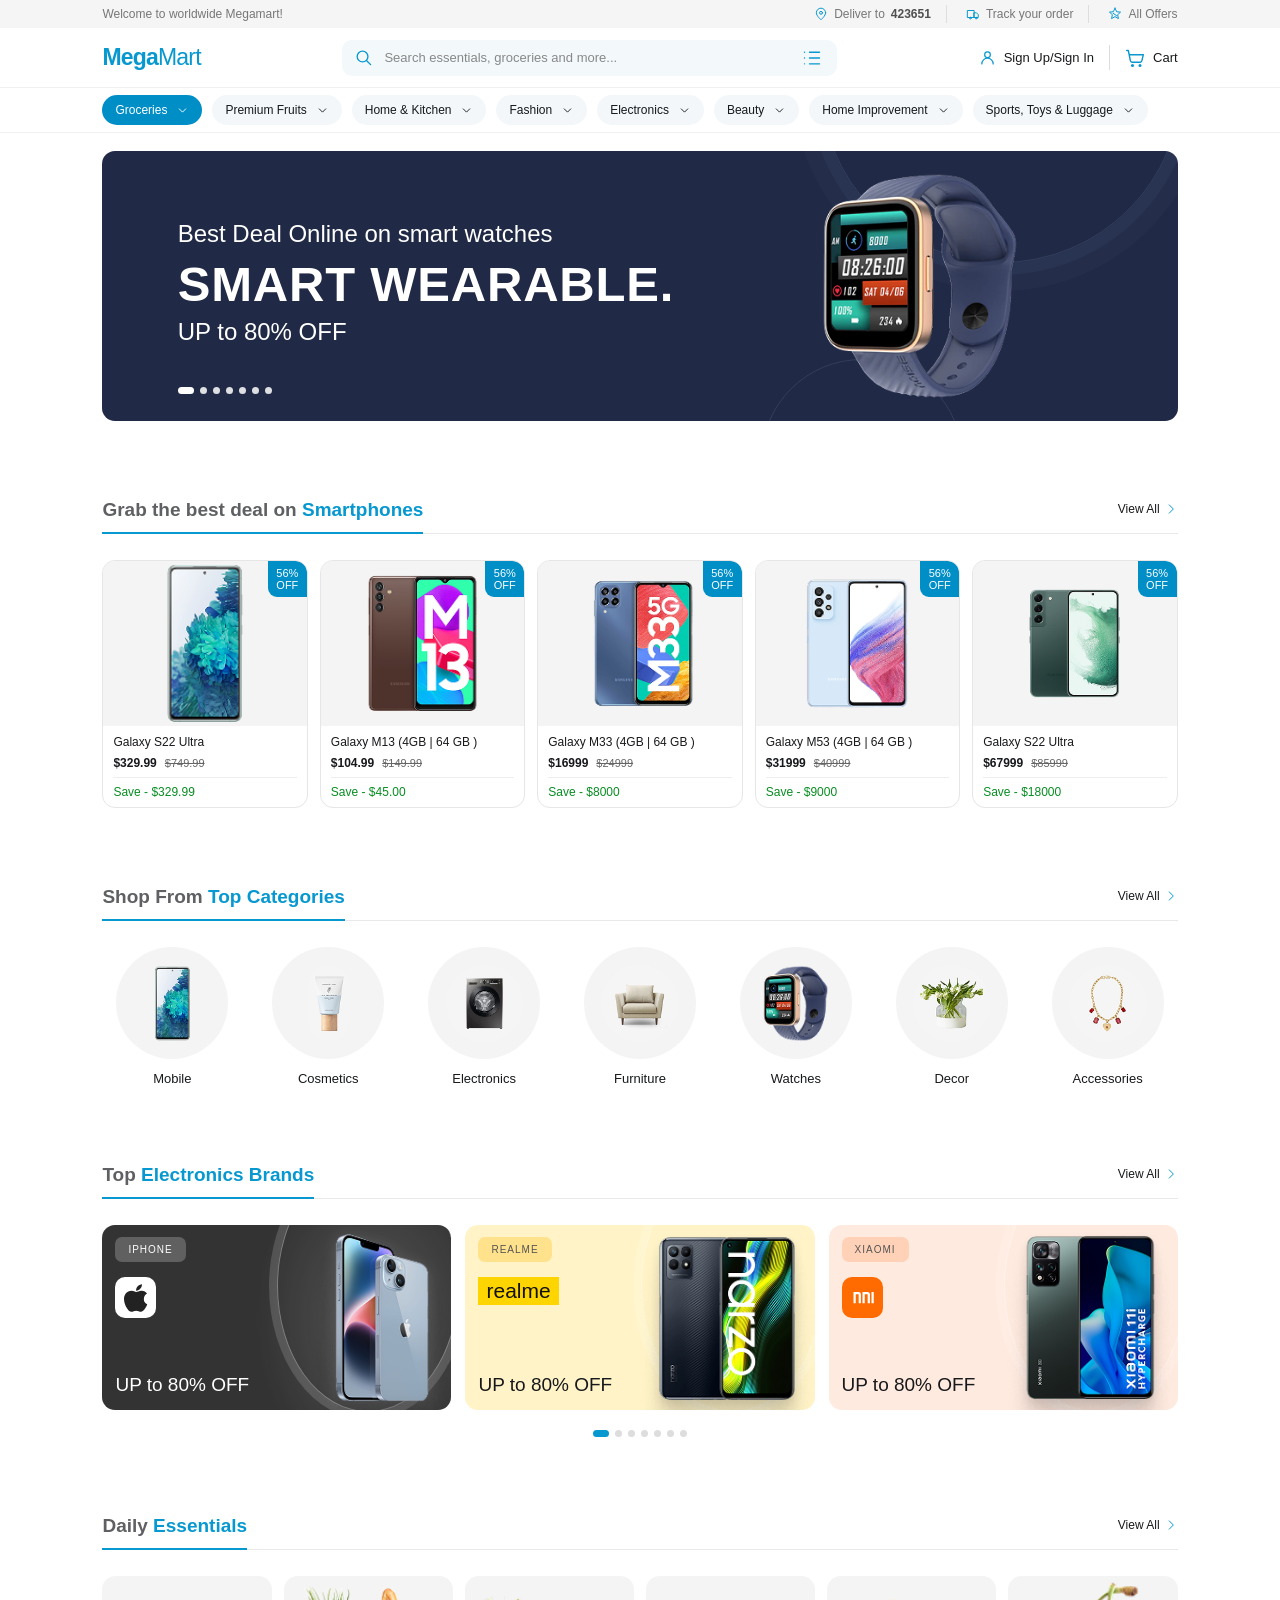
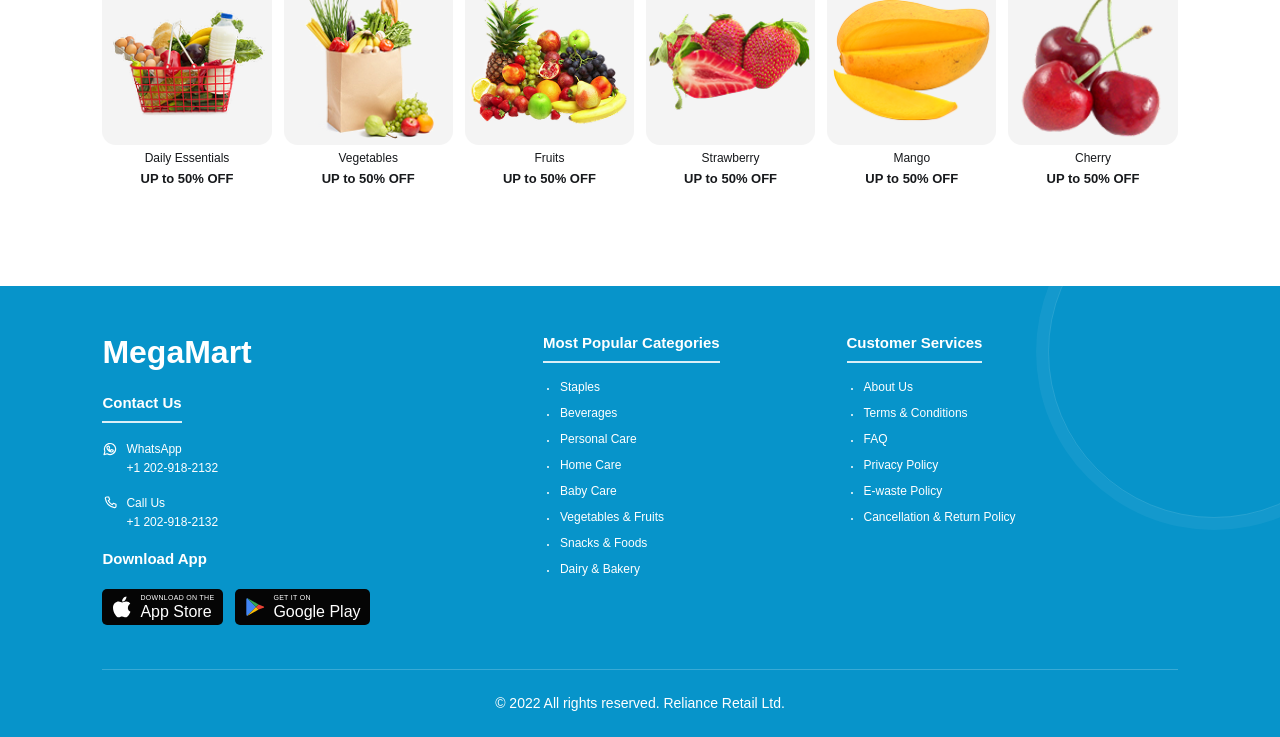
==== index.html @ 3c97529a "first commit" ====
<!doctype html>
<html lang="en">

<head>
  <meta charset="utf-8">
  <meta name="viewport" content="width=device-width, initial-scale=1">
  <meta name="theme-color" content="#ffffff">
  <meta name="description"
    content="Discover great deals on electronics, home essentials, groceries and more at MegaMart.">
  <title>MegaMart | Great deals every day</title>
  <link rel="stylesheet" href="assets/css/styles.css">
  <script src="assets/js/cart-store.js" defer></script>
  <script src="assets/js/main.js" defer></script>
</head>

<body>
  <svg class="icon-library" aria-hidden="true" xmlns="http://www.w3.org/2000/svg">
    <symbol id="icon-location" viewBox="0 0 24 24">
      <path d="M20 10c0 5-8 12-8 12S4 15 4 10a8 8 0 1 1 16 0Z" />
      <circle cx="12" cy="10" r="2.5" />
    </symbol>
    <symbol id="icon-delivery" viewBox="0 0 24 24">
      <path d="M3 6h11v12H3zM14 10h4l3 3v5h-7z" />
      <circle cx="7.5" cy="19" r="1.5" />
      <circle cx="17.5" cy="19" r="1.5" />
    </symbol>
    <symbol id="icon-offer" viewBox="0 0 24 24">
      <path d="m12 2 2.8 6.1 6.7.7-5 4.5 1.4 6.6L12 16.5l-5.9 3.4 1.4-6.6-5-4.5 6.7-.7L12 2Z" />
      <path d="M9 11h.01M15 15h.01l-6-4" />
    </symbol>
    <symbol id="icon-search" viewBox="0 0 24 24">
      <circle cx="10.8" cy="10.8" r="6.8" />
      <path d="m16 16 5 5" />
    </symbol>
    <symbol id="icon-view" viewBox="0 0 24 24">
      <path d="M9 5h12M9 12h12M9 19h12" />
      <path d="M3 5h.01M3 12h.01M3 19h.01" />
    </symbol>
    <symbol id="icon-user" viewBox="0 0 24 24">
      <circle cx="12" cy="8" r="4" />
      <path d="M4 21a8 8 0 0 1 16 0" />
    </symbol>
    <symbol id="icon-cart" viewBox="0 0 24 24">
      <path d="M2 3h2l2.5 12.5a2 2 0 0 0 2 1.5h9.8a2 2 0 0 0 1.9-1.5L22 8H5" />
      <circle cx="9" cy="21" r="1" />
      <circle cx="18" cy="21" r="1" />
    </symbol>
    <symbol id="icon-chevron-down" viewBox="0 0 24 24">
      <path d="m6 9 6 6 6-6" />
    </symbol>
    <symbol id="icon-chevron-right" viewBox="0 0 24 24">
      <path d="m9 5 7 7-7 7" />
    </symbol>
    <symbol id="icon-menu" viewBox="0 0 24 24">
      <path d="M3 6h18M3 12h18M3 18h18" />
    </symbol>
    <symbol id="icon-arrow-left" viewBox="0 0 24 24">
      <path d="m15 18-6-6 6-6" />
    </symbol>
    <symbol id="icon-arrow-right" viewBox="0 0 24 24">
      <path d="m9 18 6-6-6-6" />
    </symbol>
    <symbol id="icon-whatsapp" viewBox="0 0 24 24">
      <path d="M20.5 11.7a8.5 8.5 0 0 1-12.6 7.5L3 20.5l1.3-4.7a8.5 8.5 0 1 1 16.2-4.1Z" />
      <path
        d="M8.5 8.2c.3-.6.6-.6 1-.6h.5c.2 0 .4.1.5.4l.8 1.9c.1.2.1.4-.1.6l-.6.8c-.2.2-.2.4-.1.6.5.9 1.2 1.6 2.1 2.1.2.1.4.1.6-.1l.8-1c.2-.2.4-.2.7-.1l1.8.9c.3.1.4.3.4.5 0 .4-.2 1.1-.6 1.5-.5.5-1.2.8-1.9.8-1.2 0-2.8-.7-4.2-1.9-1.6-1.4-2.7-3.1-2.8-4.4-.1-.8.3-1.6.8-2Z" />
    </symbol>
    <symbol id="icon-phone" viewBox="0 0 24 24">
      <path d="M7 3h3l1.5 4-2 1.6a15 15 0 0 0 5.9 5.9l1.6-2 4 1.5v3a2 2 0 0 1-2.2 2A17 17 0 0 1 5 5.2 2 2 0 0 1 7 3Z" />
    </symbol>
    <symbol id="icon-apple" viewBox="0 0 384 512">
      <path fill="currentColor"
        d="M318.7 268.7c-.2-36.7 16.4-64.4 49.9-84.6-18.7-26.7-47-41.4-84.4-44.3-35.5-2.8-74.3 20.8-88.5 20.8-15 0-49.4-19.8-76.4-19.8C63.8 141.2 0 186.3 0 272.5c0 25.5 4.7 51.8 14.1 78.8 12.6 36.7 58.1 126.6 105.6 125.1 24.8-.6 42.3-17.6 75.2-17.6 31.9 0 48.1 17.6 75.8 17.6 47.9-.7 89-82.4 101-119.2-64.2-30.3-53-88.5-53-88.5ZM262.5 105.2c27.1-32.2 24.6-61.5 23.8-71.2-23.9 1.4-51.4 16.2-67.1 34.5-17.3 19.8-27.5 44.2-25.3 71.7 25.7 2 49.3-11.3 68.6-35Z" />
    </symbol>
    <symbol id="icon-xiaomi" viewBox="0 0 24 24">
      <path fill="currentColor" stroke="none"
        d="M4 17V7h4.4c1.4 0 2.2.9 2.2 2.2V17h-2V9H6v8H4Zm8 0V7h4.4c1.4 0 2.2.9 2.2 2.2V17h-2V9H14v8h-2Zm8-10h2v10h-2z" />
    </symbol>
    <symbol id="icon-play-store" viewBox="0 0 24 24">
      <path fill="#4285f4" stroke="none" d="M3.4 2.1c-.6.4-.9 1.2-.9 2.2v15.4c0 1 .3 1.8.9 2.2L13.2 12 3.4 2.1Z" />
      <path fill="#34a853" stroke="none" d="M3.4 2.1 15.9 9.2 13.2 12 3.4 2.1Z" />
      <path fill="#fbbc04" stroke="none" d="m3.4 21.9 9.8-9.9 2.7 2.8-12.5 7.1Z" />
      <path fill="#ea4335" stroke="none" d="m15.9 9.2 5.5 2.3c.8.4.8 1 0 1.4l-5.5 1.9-2.7-2.8 2.7-2.8Z" />
    </symbol>
  </svg>
  <div class="announcement">
    <div class="page-width announcement__inner">
      <span>Welcome to worldwide Megamart!</span>
      <div class="announcement__links">
        <a href="#delivery"><svg class="icon utility-icon" aria-hidden="true">
            <use href="#icon-location" />
          </svg> Deliver to <strong>423651</strong></a>
        <a href="#orders"><svg class="icon utility-icon" aria-hidden="true">
            <use href="#icon-delivery" />
          </svg> Track your order</a>
        <a href="#offers"><svg class="icon utility-icon" aria-hidden="true">
            <use href="#icon-offer" />
          </svg> All Offers</a>
      </div>
    </div>
  </div>

  <header class="site-header">
    <div class="page-width header-main">
      <button class="menu-toggle icon-button" type="button" aria-label="Toggle category navigation"
        aria-expanded="false">
        <svg class="icon" aria-hidden="true">
          <use href="#icon-menu" />
        </svg>
      </button>
      <a class="wordmark" href="#" aria-label="MegaMart home">Mega<span>Mart</span></a>

      <form class="search" role="search">
        <label class="sr-only" for="site-search">Search products</label>
        <svg class="icon search__icon" aria-hidden="true">
          <use href="#icon-search" />
        </svg>
        <input id="site-search" type="search" placeholder="Search essentials, groceries and more...">
        <button class="search__submit" type="submit" aria-label="Search"><svg class="icon" aria-hidden="true">
            <use href="#icon-view" />
          </svg></button>
      </form>

      <nav class="account-nav" aria-label="Account and cart">
        <a href="#account"><svg class="icon nav-icon" aria-hidden="true">
            <use href="#icon-user" />
          </svg><span>Sign Up/Sign In</span></a>
        <span class="account-nav__divider" aria-hidden="true"></span>
        <a class="cart-button" href="checkout-page.html" aria-label="Shopping cart, 0 items">
          <svg class="icon nav-icon" aria-hidden="true">
            <use href="#icon-cart" />
          </svg><span>Cart</span><span class="cart-count" aria-live="polite">0</span>
        </a>
      </nav>
    </div>
    <nav class="category-nav" aria-label="Shop categories">
      <div class="page-width category-nav__inner">
        <a class="category-pill category-pill--active" href="#essentials">Groceries <svg class="icon category-chevron"
            aria-hidden="true">
            <use href="#icon-chevron-down" />
          </svg></a>
        <a class="category-pill" href="#essentials">Premium Fruits <svg class="icon category-chevron"
            aria-hidden="true">
            <use href="#icon-chevron-down" />
          </svg></a>
        <a class="category-pill" href="#categories">Home &amp; Kitchen <svg class="icon category-chevron"
            aria-hidden="true">
            <use href="#icon-chevron-down" />
          </svg></a>
        <a class="category-pill" href="#brands">Fashion <svg class="icon category-chevron" aria-hidden="true">
            <use href="#icon-chevron-down" />
          </svg></a>
        <a class="category-pill" href="#phones">Electronics <svg class="icon category-chevron" aria-hidden="true">
            <use href="#icon-chevron-down" />
          </svg></a>
        <a class="category-pill" href="#categories">Beauty <svg class="icon category-chevron" aria-hidden="true">
            <use href="#icon-chevron-down" />
          </svg></a>
        <a class="category-pill" href="#categories">Home Improvement <svg class="icon category-chevron"
            aria-hidden="true">
            <use href="#icon-chevron-down" />
          </svg></a>
        <a class="category-pill" href="#categories">Sports, Toys &amp; Luggage <svg class="icon category-chevron"
            aria-hidden="true">
            <use href="#icon-chevron-down" />
          </svg></a>
      </div>
    </nav>
  </header>

  <main class="page-width">
    <section class="hero" id="offers" role="region" aria-roledescription="carousel" aria-label="Featured offers">
      <div class="hero__copy" aria-live="polite" aria-atomic="true">
        <p class="hero__eyebrow">Best Deal Online on smart watches</p>
        <h1>SMART WEARABLE.</h1>
        <p class="hero__offer">UP to 80% OFF</p>
      </div>
      <div class="image-slot hero__image" data-src="images/smart-watch-hero.webp.png" data-image-ready="true" role="img"
        aria-label="Smart wearable offer image">
        <span class="image-slot__label">Add hero image<br><small>smart-watch-hero.webp.png</small></span>
      </div>
      <div class="hero__dots" role="group" aria-label="Choose featured offer">
        <button class="hero-dot is-active" type="button" aria-label="Show offer 1" aria-current="true"></button>
        <button class="hero-dot" type="button" aria-label="Show offer 2"></button>
        <button class="hero-dot" type="button" aria-label="Show offer 3"></button>
        <button class="hero-dot" type="button" aria-label="Show offer 4"></button>
        <button class="hero-dot" type="button" aria-label="Show offer 5"></button>
        <button class="hero-dot" type="button" aria-label="Show offer 6"></button>
        <button class="hero-dot" type="button" aria-label="Show offer 7"></button>
      </div>
      <button class="hero-arrow hero-arrow--previous" type="button" aria-label="Previous offer"><svg class="icon"
          aria-hidden="true">
          <use href="#icon-arrow-left" />
        </svg></button>
      <button class="hero-arrow hero-arrow--next" type="button" aria-label="Next offer"><svg class="icon"
          aria-hidden="true">
          <use href="#icon-arrow-right" />
        </svg></button>
    </section>

    <section class="content-section" id="phones">
      <div class="section-heading">
        <h2>Grab the best deal on <span>Smartphones</span></h2>
        <a href="#phones">View All <svg class="icon" aria-hidden="true">
            <use href="#icon-chevron-right" />
          </svg></a>
      </div>
      <div class="product-grid">
        <article class="product-card" data-product-id="galaxy-s22-ultra" data-price="32999"
          data-image="images/galaxy-s22-ultra.webp.png" data-search="galaxy s22 ultra smartphone samsung">
          <span class="discount-badge">56%<br>OFF</span>
          <div class="image-slot product-card__image" data-src="images/galaxy-s22-ultra.webp.png"
            data-image-ready="true" role="img" aria-label="Galaxy S22 Ultra">
            <span class="image-slot__label">Product image<br><small>galaxy-s22-ultra.webp</small></span>
          </div>
          <div class="product-card__details">
            <h3>Galaxy S22 Ultra</h3>
            <p class="price"><strong>$329.99</strong><del>$749.99</del></p>
            <p class="saving">Save - $329.99</p>
          </div>
          <button class="quick-add" type="button" data-product="Galaxy S22 Ultra"
            aria-label="Add Galaxy S22 Ultra to cart">Add to cart</button>
        </article>
        <article class="product-card product-card--featured" data-product-id="galaxy-m13" data-price="10499"
          data-image="images/galaxy-m13.webp.png" data-search="galaxy m13 smartphone samsung">
          <span class="discount-badge">56%<br>OFF</span>
          <div class="image-slot product-card__image" data-src="images/galaxy-m13.webp.png" data-image-ready="true"
            role="img" aria-label="Galaxy M13">
            <span class="image-slot__label">Product image<br><small>galaxy-m13.webp</small></span>
          </div>
          <div class="product-card__details">
            <h3>Galaxy M13 (4GB | 64 GB )</h3>
            <p class="price"><strong>$104.99</strong><del>$149.99</del></p>
            <p class="saving">Save - $45.00</p>
          </div>
          <button class="quick-add" type="button" data-product="Galaxy M13" aria-label="Add Galaxy M13 to cart">Add to
            cart</button>
        </article>
        <article class="product-card" data-product-id="galaxy-m33" data-price="16999"
          data-image="images/galaxy-m33.webp.png" data-search="galaxy m33 smartphone samsung">
          <span class="discount-badge">56%<br>OFF</span>
          <div class="image-slot product-card__image" data-src="images/galaxy-m33.webp.png" data-image-ready="true"
            role="img" aria-label="Galaxy M33">
            <span class="image-slot__label">Product image<br><small>galaxy-m33.webp</small></span>
          </div>
          <div class="product-card__details">
            <h3>Galaxy M33 (4GB | 64 GB )</h3>
            <p class="price"><strong>$16999</strong><del>$24999</del></p>
            <p class="saving">Save - $8000</p>
          </div>
          <button class="quick-add" type="button" data-product="Galaxy M33" aria-label="Add Galaxy M33 to cart">Add to
            cart</button>
        </article>
        <article class="product-card" data-product-id="galaxy-m53" data-price="31999"
          data-image="images/galaxy-m53.webp.png" data-search="galaxy m53 smartphone samsung">
          <span class="discount-badge">56%<br>OFF</span>
          <div class="image-slot product-card__image" data-src="images/galaxy-m53.webp.png" data-image-ready="true"
            role="img" aria-label="Galaxy M53">
            <span class="image-slot__label">Product image<br><small>galaxy-m53.webp</small></span>
          </div>
          <div class="product-card__details">
            <h3>Galaxy M53 (4GB | 64 GB )</h3>
            <p class="price"><strong>$31999</strong><del>$40999</del></p>
            <p class="saving">Save - $9000</p>
          </div>
          <button class="quick-add" type="button" data-product="Galaxy M53" aria-label="Add Galaxy M53 to cart">Add to
            cart</button>
        </article>
        <article class="product-card" data-product-id="galaxy-s22-green" data-price="67999"
          data-image="images/galaxy-s22-green.webp.png" data-search="galaxy s22 ultra smartphone samsung">
          <span class="discount-badge">56%<br>OFF</span>
          <div class="image-slot product-card__image" data-src="images/galaxy-s22-green.webp.png"
            data-image-ready="true" role="img" aria-label="Green Galaxy S22 Ultra">
            <span class="image-slot__label">Product image<br><small>galaxy-s22-green.webp</small></span>
          </div>
          <div class="product-card__details">
            <h3>Galaxy S22 Ultra</h3>
            <p class="price"><strong>$67999</strong><del>$85999</del></p>
            <p class="saving">Save - $18000</p>
          </div>
          <button class="quick-add" type="button" data-product="Galaxy S22 Ultra Green"
            aria-label="Add Galaxy S22 Ultra to cart">Add to cart</button>
        </article>
      </div>
      <p class="empty-search" hidden>No matching products found. Try another search.</p>
    </section>

    <section class="content-section categories-section" id="categories">
      <div class="section-heading">
        <h2>Shop From <span>Top Categories</span></h2>
        <a href="#categories">View All <svg class="icon" aria-hidden="true">
            <use href="#icon-chevron-right" />
          </svg></a>
      </div>
      <div class="category-grid">
        <a class="category-item category-item--selected" href="#phones">
          <span class="image-slot category-item__image" data-src="images/mobile.png" data-image-ready="true" role="img"
            aria-label="Mobile category"><span class="image-slot__label">Mobile</span></span>
          <span>Mobile</span>
        </a>
        <a class="category-item" href="#essentials">
          <span class="image-slot category-item__image" data-src="images/cosmetics.png" data-image-ready="true"
            role="img" aria-label="Cosmetics category"><span class="image-slot__label">Cosmetics</span></span>
          <span>Cosmetics</span>
        </a>
        <a class="category-item" href="#phones">
          <span class="image-slot category-item__image" data-src="images/electronics.png" data-image-ready="true"
            role="img" aria-label="Electronics category"><span class="image-slot__label">Electronics</span></span>
          <span>Electronics</span>
        </a>
        <a class="category-item" href="#brands">
          <span class="image-slot category-item__image" data-src="images/furniture.png" data-image-ready="true"
            role="img" aria-label="Furniture category"><span class="image-slot__label">Furniture</span></span>
          <span>Furniture</span>
        </a>
        <a class="category-item" href="#offers">
          <span class="image-slot category-item__image" data-src="images/watches.png" data-image-ready="true" role="img"
            aria-label="Watches category"><span class="image-slot__label">Watches</span></span>
          <span>Watches</span>
        </a>
        <a class="category-item" href="#essentials">
          <span class="image-slot category-item__image" data-src="images/decor.png" data-image-ready="true" role="img"
            aria-label="Decor category"><span class="image-slot__label">Decor</span></span>
          <span>Decor</span>
        </a>
        <a class="category-item" href="#essentials">
          <span class="image-slot category-item__image" data-src="images/accessories.png" data-image-ready="true"
            role="img" aria-label="Accessories category"><span class="image-slot__label">Accessories</span></span>
          <span>Accessories</span>
        </a>
      </div>
    </section>

    <section class="content-section brands-section" id="brands">
      <div class="section-heading">
        <h2>Top <span>Electronics Brands</span></h2>
        <a href="#brands">View All <svg class="icon" aria-hidden="true">
            <use href="#icon-chevron-right" />
          </svg></a>
      </div>
      <div class="brand-grid">
        <a class="brand-card brand-card--dark" href="#phones" aria-label="iPhone offers up to 80 percent off">
          <span class="brand-card__name iphone">IPHONE</span><span class="brand-card__logo brand-card__logo--apple"
            aria-hidden="true"><svg class="icon">
              <use href="#icon-apple" />
            </svg></span>
          <span class="brand-card__offer">UP to 80% OFF</span>
          <span class="image-slot brand-card__image" data-src="images/phone%20image%201.png" data-image-ready="true"
            role="img" aria-label="iPhone promotion"><span class="image-slot__label">Phone image</span></span>
        </a>
        <a class="brand-card brand-card--yellow" href="#phones" aria-label="Realme offers up to 80 percent off">
          <span class="brand-card__name">REALME</span><span class="brand-card__logo">realme</span>
          <span class="brand-card__offer">UP to 80% OFF</span>
          <span class="image-slot brand-card__image one" data-src="images/phone%20image%202.png" data-image-ready="true"
            role="img" aria-label="Realme promotion"><span class="image-slot__label">Phone image</span></span>
        </a>
        <a class="brand-card brand-card--peach" href="#phones" aria-label="Xiaomi offers up to 80 percent off">
          <span class="brand-card__name">XIAOMI</span><span class="brand-card__logo brand-card__logo--xiaomi"
            aria-hidden="true"><svg class="icon">
              <use href="#icon-xiaomi" />
            </svg></span>
          <span class="brand-card__offer">UP to 80% OFF</span>
          <span class="image-slot brand-card__image one" data-src="images/phone%20image%203.png" data-image-ready="true"
            role="img" aria-label="Xiaomi promotion"><span class="image-slot__label">Phone image</span></span>
        </a>
      </div>
      <div class="carousel-dots" aria-hidden="true"><span
          class="is-active"></span><span></span><span></span><span></span><span></span><span></span><span></span></div>
    </section>

    <section class="content-section essentials-section" id="essentials">
      <div class="section-heading">
        <h2>Daily <span>Essentials</span></h2>
        <a href="#essentials">View All <svg class="icon" aria-hidden="true">
            <use href="#icon-chevron-right" />
          </svg></a>
      </div>
      <div class="essentials-grid">
        <a class="essential-item essential-item--selected" href="#essentials">
          <span class="image-slot essential-item__image" data-src="images/daily%20essentials.png"
            data-image-ready="true" role="img" aria-label="Daily essentials"><span class="image-slot__label">Daily
              essentials</span></span>
          <span>Daily Essentials</span><strong>UP to 50% OFF</strong>
        </a>
        <a class="essential-item" href="#essentials">
          <span class="image-slot essential-item__image" data-src="images/vegetables.png" data-image-ready="true"
            role="img" aria-label="Vegetables"><span class="image-slot__label">Vegetables</span></span>
          <span>Vegetables</span><strong>UP to 50% OFF</strong>
        </a>
        <a class="essential-item" href="#essentials">
          <span class="image-slot essential-item__image" data-src="images/fruits.png" data-image-ready="true" role="img"
            aria-label="Fruits"><span class="image-slot__label">Fruits</span></span>
          <span>Fruits</span><strong>UP to 50% OFF</strong>
        </a>
        <a class="essential-item" href="#essentials">
          <span class="image-slot essential-item__image" data-src="images/strawberry.png" data-image-ready="true"
            role="img" aria-label="Strawberries"><span class="image-slot__label">Strawberry</span></span>
          <span>Strawberry</span><strong>UP to 50% OFF</strong>
        </a>
        <a class="essential-item" href="#essentials">
          <span class="image-slot essential-item__image" data-src="images/mango.png" data-image-ready="true" role="img"
            aria-label="Mango"><span class="image-slot__label">Mango</span></span>
          <span>Mango</span><strong>UP to 50% OFF</strong>
        </a>
        <a class="essential-item" href="#essentials">
          <span class="image-slot essential-item__image" data-src="images/cherry.png" data-image-ready="true" role="img"
            aria-label="Cherries"><span class="image-slot__label">Cherry</span></span>
          <span>Cherry</span><strong>UP to 50% OFF</strong>
        </a>
      </div>
    </section>
  </main>

  <footer class="site-footer">
    <div class="page-width footer-content">
      <div class="footer-contact">
        <a class="footer-wordmark" href="#">MegaMart</a>
        <h2>Contact Us</h2>
        <p><svg class="icon footer-contact__icon" aria-hidden="true">
            <use href="#icon-whatsapp" />
          </svg> WhatsApp<br><a href="tel:+12029182132">+1 202-918-2132</a></p>
        <p><svg class="icon footer-contact__icon" aria-hidden="true">
            <use href="#icon-phone" />
          </svg> Call Us<br><a href="tel:+12029182132">+1 202-918-2132</a></p>
        <h2 class="download-title">Download App</h2>
        <div class="app-badges">
          <a href="#app-store" class="app-badge"><svg class="icon app-badge__apple" aria-hidden="true">
              <use href="#icon-apple" />
            </svg><span><small>DOWNLOAD ON THE</small>App Store</span></a>
          <a href="#play-store" class="app-badge"><svg class="icon app-badge__play" aria-hidden="true">
              <use href="#icon-play-store" />
            </svg><span><small>GET IT ON</small>Google Play</span></a>
        </div>
      </div>
      <div class="footer-links">
        <h2>Most Popular Categories</h2>
        <ul>
          <li><a href="#essentials">Staples</a></li>
          <li><a href="#essentials">Beverages</a></li>
          <li><a href="#categories">Personal Care</a></li>
          <li><a href="#categories">Home Care</a></li>
          <li><a href="#categories">Baby Care</a></li>
          <li><a href="#essentials">Vegetables &amp; Fruits</a></li>
          <li><a href="#essentials">Snacks &amp; Foods</a></li>
          <li><a href="#essentials">Dairy &amp; Bakery</a></li>
        </ul>
      </div>
      <div class="footer-links">
        <h2>Customer Services</h2>
        <ul>
          <li><a href="#about">About Us</a></li>
          <li><a href="#terms">Terms &amp; Conditions</a></li>
          <li><a href="#faq">FAQ</a></li>
          <li><a href="#privacy">Privacy Policy</a></li>
          <li><a href="#ewaste">E-waste Policy</a></li>
          <li><a href="#returns">Cancellation &amp; Return Policy</a></li>
        </ul>
      </div>
    </div>
    <div class="page-width footer-bottom">© 2022 All rights reserved. Reliance Retail Ltd.</div>
  </footer>
  <div class="toast" role="status" aria-live="polite"></div>
</body>

</html>
---- assets/css/styles.css ----
:root {
  color-scheme: light;
  --blue: #0798d0;
  --blue-dark: #008ec7;
  --ink: #17191c;
  --muted: #666a70;
  --line: #e9eaec;
  --soft: #f4f6f7;
  --page-width: 1180px;
  font-family: Arial, Helvetica, sans-serif;
  font-synthesis: none;
  text-rendering: optimizeLegibility;
}

* {
  box-sizing: border-box;
}

html {
  scroll-behavior: smooth;
}

body {
  margin: 0;
  color: var(--ink);
  background: #fff;
  font-size: 14px;
}

button,
input {
  font: inherit;
}

button,
a {
  -webkit-tap-highlight-color: transparent;
}

a {
  color: inherit;
  text-decoration: none;
}

button {
  color: inherit;
}

.page-width {
  width: min(var(--page-width), 84%);
  margin-inline: auto;
}

.icon-library {
  position: absolute;
  width: 0;
  height: 0;
  overflow: hidden;
}

.icon {
  width: 18px;
  height: 18px;
  flex: 0 0 auto;
  fill: none;
  stroke: currentColor;
  stroke-width: 1.7;
  stroke-linecap: round;
  stroke-linejoin: round;
}

.sr-only {
  position: absolute;
  width: 1px;
  height: 1px;
  padding: 0;
  margin: -1px;
  overflow: hidden;
  clip: rect(0, 0, 0, 0);
  white-space: nowrap;
  border: 0;
}

:focus-visible {
  outline: 3px solid #ffb000;
  outline-offset: 3px;
}

.announcement {
  height: 28px;
  color: #777;
  background: #f5f5f5;
  font-size: 12px;
}

.announcement__inner,
.announcement__links,
.announcement__links a {
  display: flex;
  align-items: center;
}

.announcement__inner {
  height: 100%;
  justify-content: space-between;
}

.announcement__links {
  height: 100%;
  gap: 19px;
}

.announcement__links a {
  height: 18px;
  gap: 6px;
  padding-right: 15px;
  border-right: 1px solid #dedede;
}

.announcement__links a:last-child {
  padding: 0;
  border: 0;
}

.announcement strong {
  color: #505050;
}

.utility-icon {
  width: 14px;
  height: 14px;
  color: var(--blue);
}

.site-header {
  background: #fff;
}

.header-main {
  min-height: 59px;
  display: flex;
  align-items: center;
  justify-content: space-between;
  gap: 28px;
}

.wordmark {
  flex: 0 0 auto;
  color: var(--blue);
  font-size: 23px;
  font-weight: 700;
  letter-spacing: -.8px;
}

.wordmark span {
  font-weight: 500;
}

.search {
  width: min(46%, 500px);
  height: 36px;
  display: flex;
  align-items: center;
  gap: 9px;
  padding: 0 12px;
  border-radius: 10px;
  background: #f3f8fa;
}

.search__icon {
  width: 19px;
  height: 19px;
  color: var(--blue);
}

.search input {
  min-width: 0;
  flex: 1;
  border: 0;
  outline: 0;
  color: var(--ink);
  background: transparent;
  font-size: 13px;
}

.search input::placeholder {
  color: #888;
}

.search__submit {
  display: grid;
  place-items: center;
  border: 0;
  padding: 3px;
  color: var(--blue);
  background: transparent;
  cursor: pointer;
}

.search__submit .icon {
  width: 20px;
  height: 20px;
}

.account-nav {
  display: flex;
  align-items: center;
  gap: 15px;
  font-size: 13px;
  white-space: nowrap;
}

.account-nav>a,
.cart-button {
  display: flex;
  align-items: center;
  gap: 8px;
}

.account-nav a:hover,
.cart-button:hover {
  color: var(--blue-dark);
}

.nav-icon {
  width: 17px;
  height: 17px;
  color: var(--blue);
}

.account-nav__divider {
  height: 25px;
  border-left: 1px solid #ddd;
}

.cart-button {
  position: relative;
  padding: 6px 0;
  border: 0;
  background: transparent;
  cursor: pointer;
}

.cart-button .nav-icon {
  width: 20px;
  height: 20px;
}

.cart-count {
  min-width: 18px;
  height: 18px;
  display: none;
  place-items: center;
  padding: 0 4px;
  border-radius: 20px;
  color: #fff;
  background: var(--blue);
  font-size: 11px;
}

.cart-count.has-items {
  display: grid;
}

.menu-toggle {
  display: none;
}

.category-nav {
  border-top: 1px solid #f0f0f0;
  border-bottom: 1px solid #f0f0f0;
}

.category-nav__inner {
  min-height: 44px;
  display: flex;
  align-items: center;
  gap: 10px;
  overflow-x: auto;
  scrollbar-width: none;
}

.category-nav__inner::-webkit-scrollbar {
  display: none;
}

.category-pill {
  flex: 0 0 auto;
  display: flex;
  align-items: center;
  gap: 9px;
  padding: 8px 13px;
  border-radius: 20px;
  background: #f3f7f9;
  font-size: 12px;
  transition: background .2s, color .2s;
}

.category-chevron {
  width: 13px;
  height: 13px;
}

.category-pill:hover,
.category-pill--active {
  color: #fff;
  background: var(--blue-dark);
}

.hero {
  position: relative;
  height: clamp(200px, 22vw, 270px);
  display: flex;
  align-items: center;
  margin-top: 18px;
  padding: 30px 7%;
  overflow: hidden;
  border-radius: 13px;
  color: #fff;
  background: #202945;
  isolation: isolate;
}

.hero::before,
.hero::after {
  position: absolute;
  z-index: -1;
  content: "";
  border: 1px solid rgb(115 136 183 / 22%);
  border-radius: 50%;
}

.hero::before {
  width: 360px;
  height: 360px;
  top: -250px;
  right: -4px;
  box-shadow: 0 0 0 12px rgb(115 136 183 / 6%), 0 0 0 28px rgb(115 136 183 / 5%);
}

.hero::after {
  width: 200px;
  height: 200px;
  right: 20%;
  bottom: -140px;
}

.hero__copy {
  position: relative;
  z-index: 1;
  width: 60%;
}

.hero__copy,
.hero__image {
  transition: opacity 220ms ease, transform 220ms cubic-bezier(.22, .72, .24, 1);
}

.hero.is-transitioning-out .hero__copy,
.hero.is-transitioning-out .hero__image {
  transform: translateX(-24px);
  opacity: 0;
}

.hero.is-transitioning-in .hero__copy,
.hero.is-transitioning-in .hero__image {
  transform: translateX(24px);
  opacity: 0;
}

.hero__eyebrow {
  margin: 2px 0 10px;
  font-size: clamp(16px, 2vw, 24px);
}

.hero h1 {
  max-width: 100%;
  margin: 0;
  font-size: clamp(30px, 4.2vw, 49px);
  line-height: 1.08;
  letter-spacing: .8px;
  overflow-wrap: anywhere;
}

.hero__offer {
  margin: 8px 0;
  font-size: clamp(18px, 2.1vw, 24px);
}

.hero__image {
  position: absolute;
  right: 7%;
  bottom: 8%;
  width: 34%;
  height: 84%;
}

.hero__image.has-image {
  background-position: center;
  background-size: auto 100%;
  background-repeat: no-repeat;
}

.hero__image .image-slot__label {
  color: #b7c3dd;
  background: rgb(255 255 255 / 7%);
}

.hero__dots {
  position: absolute;
  left: 7%;
  bottom: 10%;
  display: flex;
  align-items: center;
  gap: 6px;
}

.hero-dot {
  width: 7px;
  height: 7px;
  padding: 0;
  border: 0;
  border-radius: 10px;
  background: #fff;
  opacity: .85;
  cursor: pointer;
}

.hero-dot.is-active {
  width: 16px;
  opacity: 1;
}

.hero-arrow {
  position: absolute;
  z-index: 10;
  top: 50%;
  width: 44px;
  height: 44px;
  display: grid;
  place-items: center;
  transform: translateY(-50%) scale(.9);
  border: 1px solid rgb(255 255 255 / 76%);
  border-radius: 50%;
  color: var(--blue-dark);
  background: #fff;
  box-shadow: 0 3px 12px rgb(8 17 39 / 24%);
  cursor: pointer;
  opacity: 0;
  pointer-events: none;
  transition: opacity .2s ease, transform .2s ease, color .2s, background .2s, box-shadow .2s;
}

.hero-arrow .icon {
  width: 19px;
  height: 19px;
}

.hero:hover .hero-arrow,
.hero:focus-within .hero-arrow,
.hero:active .hero-arrow,
.hero.is-arrow-visible .hero-arrow,
.hero-arrow:hover {
  opacity: 1;
  pointer-events: auto;
  transform: translateY(-50%) scale(1);
  color: blue;
  background: var(--blue);
  background-color: white;
  box-shadow: 0 4px 15px rgb(0 0 0 / 24%);
}

.hero-arrow--previous {
  left: 13px;
}

.hero-arrow--next {
  right: 13px;
}

.content-section {
  margin-top: 78px;
}

.section-heading {
  min-height: 33px;
  display: flex;
  align-items: flex-start;
  justify-content: space-between;
  gap: 16px;
  border-bottom: 1px solid #e9e9e9;
}

.section-heading h2 {
  position: relative;
  margin: 0;
  padding-bottom: 12px;
  color: #5e6063;
  font-size: 19px;
  font-weight: 600;
}

.section-heading h2 span {
  color: var(--blue);
}

.section-heading h2::after {
  position: absolute;
  right: 0;
  bottom: -1px;
  left: 0;
  height: 2px;
  background: var(--blue);
  content: "";
}

.section-heading>a {
  flex: 0 0 auto;
  padding-top: 3px;
  font-size: 12px;
}

.section-heading>a {
  display: inline-flex;
  align-items: center;
  gap: 4px;
}

.section-heading>a .icon {
  width: 14px;
  height: 14px;
  color: var(--blue);
}

.product-grid {
  display: grid;
  grid-template-columns: repeat(5, minmax(0, 1fr));
  gap: 12px;
  margin-top: 26px;
}

.product-card {
  position: relative;
  min-width: 0;
  overflow: hidden;
  border: 1px solid #e6e6e6;
  border-radius: 13px;
  background: #fff;
  transition: transform .2s, box-shadow .2s, border-color .2s;
}

.product-card {
  position: relative;
  min-width: 0;
  overflow: hidden;
  border: 1px solid #e6e6e6;
  border-radius: 13px;
  background: #fff;
  transition: transform .2s, box-shadow .2s, border-color .2s;
}

.product-card:hover {
  z-index: 1;
  border-color: var(--blue);
  box-shadow: 0 12px 25px rgb(0 0 0 / 9%);
  transform: translateY(-2px);
}

.product-card__image {
  height: clamp(122px, 13vw, 165px);
  border-radius: 12px 12px 0 0;
  background: #f4f4f4;
}

.product-card__image.has-image {
  background-position: center;
  background-size: contain;
  background-repeat: no-repeat;
}

.image-slot {
  display: grid;
  place-items: center;
  overflow: hidden;
}

.image-slot__label {
  max-width: 85%;
  padding: 8px 10px;
  border: 1px dashed #c5cbd0;
  border-radius: 6px;
  color: #68727b;
  background: rgb(255 255 255 / 78%);
  font-size: 11px;
  line-height: 1.45;
  text-align: center;
}

.image-slot__label small {
  color: #91999e;
  font-size: 9px;
}

.discount-badge {
  position: absolute;
  z-index: 1;
  top: 0;
  right: 0;
  min-width: 39px;
  padding: 7px 4px 6px;
  border-radius: 0 11px 0 9px;
  color: #fff;
  background: var(--blue-dark);
  font-size: 11px;
  line-height: 1.05;
  text-align: center;
}

.product-card__details {
  padding: 9px 10px 8px;
}

.product-card h3 {
  overflow: hidden;
  margin: 0 0 7px;
  font-size: 12px;
  font-weight: 500;
  text-overflow: ellipsis;
  white-space: nowrap;
}

.price {
  display: flex;
  align-items: center;
  gap: 8px;
  margin: 0;
  font-size: 12px;
}

.price strong {
  font-weight: 600;
}

.price del {
  color: #656565;
  font-size: 11px;
}

.saving {
  margin: 7px 0 0;
  padding-top: 7px;
  border-top: 1px solid #eee;
  color: #078d21;
  font-size: 12px;
}

.quick-add {
  position: absolute;
  inset: auto 8px 58px;
  padding: 8px;
  transform: translateY(6px);
  border: 0;
  border-radius: 6px;
  color: #fff;
  background: var(--blue-dark);
  opacity: 0;
  cursor: pointer;
  transition: opacity .15s, transform .15s;
}

.product-card:hover .quick-add,
.quick-add:focus-visible {
  transform: none;
  opacity: 1;
}

.empty-search {
  margin: 18px 0;
  color: var(--muted);
}

.categories-section {
  margin-top: 78px;
}

.category-grid {
  display: grid;
  grid-template-columns: repeat(7, minmax(0, 1fr));
  gap: 16px;
  margin-top: 26px;
}

.category-item {
  min-width: 0;
  display: flex;
  flex-direction: column;
  align-items: center;
  gap: 12px;
  font-size: 13px;
  text-align: center;
}

.category-item__image {
  width: min(100%, 112px);
  aspect-ratio: 1;
  border: 1px solid transparent;
  border-radius: 50%;
  background: #f4f4f4;
  transition: border-color .2s, box-shadow .2s;
}

.category-item__image.has-image {
  background-position: center;
  background-size: auto 70%;
  background-repeat: no-repeat;
}

.category-item:hover .category-item__image {
  border-color: var(--blue);
  box-shadow: 0 7px 12px rgb(0 0 0 / 9%);
}

.brands-section {
  margin-top: 78px;
}

.brand-grid {
  display: grid;
  grid-template-columns: repeat(3, minmax(0, 1fr));
  gap: 14px;
  margin-top: 26px;
}

.brand-card {
  position: relative;
  height: clamp(126px, 15vw, 185px);
  display: block;
  overflow: hidden;
  border-radius: 13px;
}

.brand-card::after {
  position: absolute;
  top: -65px;
  right: -8px;
  width: 180px;
  height: 250px;
  border: 1px solid rgb(255 255 255 / 35%);
  border-radius: 50%;
  box-shadow: 0 0 0 8px rgb(255 255 255 / 15%);
  content: "";
}

.brand-card--dark {
  color: white;
  background: radial-gradient(ellipse 34% 90% at 78% 50%, rgb(255 255 255 / 16%), transparent 100%), #333;
}

.brand-card--yellow {
  background: #fff3c7;
}

.brand-card--peach {
  background: #ffeadf;
}

.brand-card__name {
  position: absolute;
  z-index: 1;
  top: 12px;
  left: 13px;
  padding: 7px 13px;
  border-radius: 7px;
  color: #555;
  background: rgb(255 255 255 / 22%);
  font-size: 10px;
  letter-spacing: 1px;
}

.brand-card__name.iphone {
  position: absolute;
  z-index: 1;
  top: 12px;
  left: 13px;
  padding: 7px 13px;
  border-radius: 7px;
  color: #fff;
  background: rgb(255 255 255 / 22%);
  font-size: 10px;
  letter-spacing: 1px;
}

.brand-card--yellow .brand-card__name {
  background: #ffe28b;
}

.brand-card--peach .brand-card__name {
  background: #ffd2b8;
}

.brand-card__logo {
  position: absolute;
  z-index: 1;
  top: 52px;
  left: 13px;
  width: 41px;
  height: 41px;
  display: grid;
  place-items: center;
  border-radius: 10px;
  color: #fff;
  background: #fff;
  font-size: 23px;
  font-weight: 700;
}

.brand-card__logo--apple {
  color: #222;
}

.brand-card__logo--apple .icon {
  width: 26px;
  height: 32px;
  fill: currentColor;
  stroke: none;
}

.brand-card--yellow .brand-card__logo {
  width: auto;
  height: auto;
  padding: 2px 8px;
  border-radius: 0;
  color: #111;
  background: #ffd500;
  font-size: 21px;
  font-weight: 500;
}

.brand-card--peach .brand-card__logo--xiaomi {
  border-radius: 10px;
  color: #fff;
  background: #ff6b00;
}

.brand-card__logo--xiaomi .icon {
  width: 27px;
  height: 27px;
  fill: currentColor;
  stroke: none;
}

.brand-card__offer {
  position: absolute;
  z-index: 1;
  bottom: 14px;
  left: 13px;
  font-size: clamp(14px, 1.7vw, 19px);
}

.brand-card__image {
  position: absolute;
  z-index: 1;
  top: 0%;
  right: -15%;
  width: 70%;
  height: 160%;
}

.brand-card__image.one {
  position: absolute;
  z-index: 1;
  top: 0%;
  right: -10%;
  width: 70%;
  height: 160%;
}

.brand-card__image.has-image {
  background-position: center;
  background-size: contain;
  background-repeat: no-repeat;
}

.brand-card--dark .brand-card__image.has-image {
  filter: drop-shadow(0 3px 7px rgb(255 255 255 / 18%));
}

.brand-card__image .image-slot__label {
  padding: 5px;
  font-size: 9px;
}

.carousel-dots {
  display: flex;
  justify-content: center;
  gap: 6px;
  margin-top: 20px;
}

.carousel-dots span {
  width: 7px;
  height: 7px;
  border-radius: 50%;
  background: #ddd;
}

.carousel-dots .is-active {
  width: 16px;
  border-radius: 8px;
  background: var(--blue);
}

.essentials-section {
  margin-top: 78px;
  margin-bottom: 100px;
}

.essentials-grid {
  display: grid;
  grid-template-columns: repeat(6, minmax(0, 1fr));
  gap: 12px;
  margin-top: 26px;
}

.essential-item {
  min-width: 0;
  display: flex;
  flex-direction: column;
  align-items: center;
  gap: 6px;
  font-size: 12px;
  text-align: center;
}

.essential-item__image {
  width: 100%;
  aspect-ratio: 1;
  border: 1px solid transparent;
  border-radius: 14px;
  background: #f4f4f4;
}

.essential-item__image.has-image {
  background-position: center;
  background-size: contain;
  background-repeat: no-repeat;
}

.essential-item:hover .essential-item__image {
  border-color: var(--blue);
  box-shadow: 0 7px 12px rgb(0 0 0 / 9%);
}

.essential-item strong {
  font-size: 13px;
  font-weight: 600;
}

.site-footer {
  position: relative;
  overflow: hidden;
  color: #fff;
  background: #0794ca;
}

.site-footer::before {
  position: absolute;
  top: -100px;
  right: -100px;
  width: 330px;
  height: 330px;
  border: 1px solid rgb(255 255 255 / 13%);
  border-radius: 50%;
  box-shadow: 0 0 0 12px rgb(255 255 255 / 5%);
  content: "";
}

.footer-content {
  position: relative;
  display: grid;
  grid-template-columns: 1.6fr 1fr 1.45fr;
  gap: 7%;
  padding: 48px 0 44px;
}

.footer-wordmark {
  display: inline-block;
  margin: 0 0 23px;
  font-size: 32px;
  font-weight: 700;
}

.footer-contact h2,
.footer-links h2 {
  width: fit-content;
  margin: 0 0 17px;
  padding-bottom: 10px;
  border-bottom: 2px solid rgb(255 255 255 / 85%);
  font-size: 15px;
  font-weight: 600;
}

.footer-contact p {
  position: relative;
  margin: 0 0 15px;
  padding-left: 24px;
  font-size: 12px;
  line-height: 1.6;
}

.footer-contact__icon {
  position: absolute;
  top: 1px;
  left: 0;
  width: 16px;
  height: 16px;
}

.footer-contact p a {
  padding-left: 0;
}

.download-title {
  margin-top: 18px !important;
  margin-bottom: 12px !important;
  border: 0 !important;
}

.app-badges {
  display: flex;
  gap: 12px;
}

.app-badge {
  display: flex;
  align-items: center;
  gap: 7px;
  padding: 5px 9px;
  border-radius: 5px;
  color: #fff;
  background: #050505;
  font-size: 16px;
  line-height: 1;
}

.app-badge__apple {
  width: 22px;
  height: 24px;
  fill: currentColor;
  stroke: none;
}

.app-badge__play {
  width: 22px;
  height: 24px;
  fill: currentColor;
  stroke: none;
}

.app-badge small {
  display: block;
  margin-bottom: 3px;
  font-size: 7px;
  letter-spacing: .3px;
}

.footer-links h2 {
  white-space: nowrap;
}

.footer-links ul {
  margin: 0;
  padding: 0 0 0 15px;
}

.footer-links li {
  margin: 0 0 12px;
  padding-left: 2px;
  font-size: 12px;
}

.footer-links li::marker {
  font-size: 8px;
}

.footer-links a:hover,
.footer-contact a:hover {
  text-decoration: underline;
}

.footer-bottom {
  position: relative;
  min-height: 68px;
  display: grid;
  place-items: center;
  border-top: 1px solid rgb(255 255 255 / 20%);
  font-size: 14px;
  text-align: center;
}

.toast {
  position: fixed;
  z-index: 10;
  right: 22px;
  bottom: 22px;
  max-width: min(350px, calc(100% - 44px));
  padding: 12px 17px;
  transform: translateY(16px);
  border-radius: 8px;
  color: white;
  background: #17233e;
  box-shadow: 0 8px 24px rgb(0 0 0 / 18%);
  opacity: 0;
  pointer-events: none;
  transition: opacity .2s, transform .2s;
}

.toast.is-visible {
  transform: none;
  opacity: 1;
}

@media (min-width: 1500px) {
  .page-width {
    width: min(1280px, calc(100% - 80px));
  }
}

@media (max-width: 900px) {
  .page-width {
    width: 84%;
  }

  .header-main {
    gap: 17px;
  }

  .account-nav {
    gap: 10px;
  }

  .account-nav>a span:last-child {
    display: none;
  }

  .hero {
    padding-right: 12%;
    padding-left: 12%;
  }

  .hero__image {
    right: 12%;
    width: 29%;
  }

  .category-nav__inner {
    gap: 8px;
  }

  .category-pill {
    padding: 8px 11px;
  }

  .content-section,
  .categories-section,
  .brands-section {
    margin-top: 62px;
  }

  .essentials-section {
    margin-top: 62px;
    margin-bottom: 75px;
  }

  .product-grid {
    grid-template-columns: repeat(5, minmax(145px, 1fr));
    overflow-x: auto;
    padding-bottom: 12px;
    scrollbar-width: thin;
  }

  .product-card__image {
    height: 150px;
  }

  .category-grid {
    gap: 10px;
  }

  .footer-content {
    gap: 5%;
  }
}

@media (max-width: 620px) {
  body {
    font-size: 13px;
  }

  .page-width {
    width: calc(100% - 32px);
  }

  .announcement {
    height: auto;
    padding: 6px 0;
    font-size: 10px;
  }

  .announcement__inner {
    align-items: flex-start;
    flex-direction: column;
    gap: 6px;
  }

  .announcement__links {
    width: 100%;
    gap: 10px;
    overflow-x: auto;
    scrollbar-width: none;
  }

  .announcement__links::-webkit-scrollbar {
    display: none;
  }

  .announcement__links a {
    flex: 0 0 auto;
    padding-right: 8px;
  }

  .announcement__links a:not(:first-child) {
    display: flex;
  }

  .header-main {
    min-height: 65px;
    flex-wrap: wrap;
    gap: 12px;
    padding-top: 10px;
    padding-bottom: 10px;
  }

  .menu-toggle {
    width: 34px;
    height: 34px;
    flex: 0 0 auto;
    display: flex;
    flex-direction: column;
    justify-content: center;
    gap: 4px;
    padding: 7px;
    border: 0;
    border-radius: 8px;
    background: #f2f8fa;
  }

  .menu-toggle .icon {
    width: 21px;
    height: 21px;
    color: var(--blue);
  }

  .wordmark {
    font-size: 22px;
  }

  .search {
    order: 1;
    height: 36px;
    width: 100%;
    flex: 1 0 100%;
    gap: 5px;
    padding: 0 8px;
  }

  .search input {
    font-size: 11px;
  }

  .search__submit {
    display: grid;
  }

  .account-nav {
    gap: 12px;
    margin-left: auto;
  }

  .account-nav>a {
    display: flex;
    justify-content: center;
  }

  .account-nav>a span:not(.cart-count),
  .account-nav__divider {
    display: none;
  }

  .account-nav>a[href="#account"] {
    width: 28px;
    height: 34px;
  }

  .cart-button {
    gap: 4px;
    font-size: 12px;
  }

  .category-nav {
    display: none;
  }

  .category-nav.is-open {
    display: block;
  }

  .category-nav__inner {
    min-height: 0;
    flex-wrap: wrap;
    justify-content: flex-start;
    padding-top: 10px;
    padding-bottom: 10px;
    overflow: visible;
  }

  .category-pill {
    font-size: 11px;
  }

  .hero {
    height: 270px;
    display: grid;
    grid-template-rows: auto minmax(0, 1fr);
    align-content: start;
    justify-items: center;
    gap: 8px;
    margin-top: 12px;
    padding: 20px 14px 38px;
    border-radius: 10px;
  }

  .hero__copy {
    width: 100%;
    text-align: center;
  }

  .hero__eyebrow {
    max-width: 100%;
    margin: 0 0 6px;
    font-size: 14px;
    line-height: 1.3;
  }

  .hero h1 {
    max-width: 100%;
    font-size: clamp(22px, 6.7vw, 32px);
    line-height: 1.08;
  }

  .hero__offer {
    font-size: 17px;
  }

  .hero__image {
    position: relative;
    inset: auto;
    align-self: center;
    justify-self: center;
    width: min(60%, 210px);
    height: 100%;
    min-height: 0;
    grid-row: 2;
  }

  .hero__dots {
    left: 50%;
    bottom: 14px;
    transform: translateX(-50%);
  }

  .hero-arrow {
    width: 38px;
    height: 38px;
  }

  .hero-arrow--previous {
    left: -16px;
  }

  .hero-arrow--next {
    right: -16px;
  }

  .content-section,
  .categories-section,
  .brands-section {
    margin-top: 48px;
  }

  .essentials-section {
    margin-top: 48px;
    margin-bottom: 52px;
  }

  .section-heading {
    min-height: 30px;
  }

  .section-heading h2 {
    font-size: 16px;
  }

  .section-heading>a {
    font-size: 11px;
  }

  .product-grid {
    grid-template-columns: repeat(5, 155px);
    gap: 10px;
    margin-top: 18px;
    scroll-snap-type: x mandatory;
    scrollbar-width: none;
  }

  .product-grid::-webkit-scrollbar {
    display: none;
  }

  .product-card {
    scroll-snap-align: start;
  }

  .product-card__image {
    height: 142px;
  }

  .category-grid {
    grid-template-columns: repeat(4, minmax(0, 1fr));
    row-gap: 20px;
    margin-top: 18px;
  }

  .category-item {
    gap: 8px;
    font-size: 12px;
  }

  .category-item__image {
    width: min(100%, 84px);
  }

  .brand-grid {
    grid-template-columns: 1fr;
    gap: 10px;
    margin-top: 18px;
  }

  .brand-card {
    height: 142px;
  }

  .brand-card__offer {
    font-size: 18px;
  }

  .carousel-dots {
    margin-top: 15px;
  }

  .essentials-grid {
    grid-template-columns: repeat(2, minmax(0, 1fr));
    gap: 16px 10px;
    margin-top: 18px;
  }

  .essential-item {
    gap: 5px;
  }

  .essential-item__image {
    max-height: 180px;
  }

  .footer-content {
    grid-template-columns: 1fr 1fr;
    gap: 30px 18px;
    padding: 34px 0 27px;
  }

  .footer-contact {
    grid-column: 1 / -1;
  }

  .footer-wordmark {
    margin-bottom: 17px;
    font-size: 28px;
  }

  .footer-links h2 {
    font-size: 13px;
    white-space: normal;
  }

  .footer-links li {
    font-size: 11px;
  }

  .footer-bottom {
    min-height: 58px;
    font-size: 11px;
  }
}

@media (max-width: 380px) {
  .hero {
    height: 250px;
    padding-top: 18px;
  }

  .hero__eyebrow {
    max-width: 95%;
    font-size: 13px;
  }

  .hero h1 {
    font-size: clamp(20px, 6.4vw, 24px);
  }

  .hero__offer {
    margin: 5px 0;
    font-size: 15px;
  }

  .hero__image {
    width: min(58%, 180px);
  }
}

@media (prefers-reduced-motion: reduce) {

  *,
  *::before,
  *::after {
    scroll-behavior: auto !important;
    transition-duration: .01ms !important;
    animation-duration: .01ms !important;
    animation-iteration-count: 1 !important;
  }
}

.checkout-page {
  min-height: 100vh;
  display: flex;
  flex-direction: column;
  background: #f7f9fa;
}

.cart-lines[hidden],
.cart-empty[hidden] {
  display: none;
}

.checkout-header {
  border-bottom: 1px solid var(--line);
  background: #fff;
}

.checkout-header__inner {
  min-height: 72px;
  display: flex;
  align-items: center;
  justify-content: space-between;
}

.checkout-header__cart {
  display: flex;
  align-items: center;
  gap: 8px;
  color: var(--blue-dark);
  font-weight: 600;
}

.checkout-header__cart .icon {
  width: 21px;
  height: 21px;
}

.checkout-cart-count {
  min-width: 22px;
  height: 22px;
  display: grid;
  place-items: center;
  padding: 0 5px;
  border-radius: 50%;
  color: #fff;
  background: var(--blue-dark);
  font-size: 12px;
}

.checkout-main {
  flex: 1;
  padding-bottom: 56px;
}

.checkout-breadcrumb {
  display: flex;
  gap: 9px;
  margin: 26px 0 14px;
  color: var(--muted);
  font-size: 13px;
}

.checkout-breadcrumb a:hover {
  color: var(--blue-dark);
  text-decoration: underline;
}

.checkout-title {
  margin: 0 0 24px;
  font-size: clamp(26px, 3vw, 34px);
}

.checkout-layout {
  display: grid;
  grid-template-columns: minmax(0, 1.65fr) minmax(280px, .9fr);
  align-items: start;
  gap: 22px;
}

.checkout-panel {
  min-width: 0;
  padding: 24px;
  border: 1px solid var(--line);
  border-radius: 12px;
  background: #fff;
  box-shadow: 0 4px 18px rgb(18 41 55 / 4%);
}

.checkout-panel h2 {
  margin: 0;
  font-size: 20px;
}

.checkout-panel__heading {
  display: flex;
  align-items: center;
  justify-content: space-between;
  gap: 16px;
  margin-bottom: 17px;
}

.text-button {
  padding: 4px;
  border: 0;
  color: #bf3232;
  background: transparent;
  font-size: 13px;
  cursor: pointer;
}

.text-button:hover,
.cart-line__remove:hover {
  text-decoration: underline;
}

.cart-lines {
  display: grid;
}

.cart-line {
  display: grid;
  grid-template-columns: 92px minmax(0, 1fr) auto;
  align-items: center;
  gap: 16px;
  padding: 17px 0;
  border-top: 1px solid var(--line);
}

.cart-line:first-child {
  border-top: 0;
}

.cart-line__image {
  width: 92px;
  height: 96px;
  border-radius: 9px;
  background: #f2f4f5;
  object-fit: contain;
}

.cart-line__image--unavailable {
  visibility: hidden;
}

.cart-line__details {
  min-width: 0;
}

.cart-line__details h3 {
  overflow-wrap: anywhere;
  margin: 0 0 5px;
  font-size: 15px;
}

.cart-line__unit-price {
  margin: 0 0 12px;
  color: var(--muted);
  font-size: 13px;
}

.cart-line__actions {
  display: flex;
  align-items: center;
  gap: 8px;
}

.quantity-button {
  width: 31px;
  height: 31px;
  display: grid;
  place-items: center;
  padding: 0;
  border: 1px solid #d9e0e3;
  border-radius: 6px;
  background: #fff;
  font-size: 17px;
  cursor: pointer;
}

.quantity-button:hover {
  border-color: var(--blue);
  color: var(--blue-dark);
}

.quantity-value {
  min-width: 22px;
  text-align: center;
  font-size: 13px;
}

.cart-line__remove {
  margin-left: 4px;
  padding: 5px;
  border: 0;
  color: #b23333;
  background: transparent;
  font-size: 12px;
  cursor: pointer;
}

.cart-line__total {
  align-self: start;
  padding-top: 4px;
  font-size: 14px;
  white-space: nowrap;
}

.cart-empty {
  padding: 22px 10px 30px;
  text-align: center;
}

.cart-empty__icon {
  width: 56px;
  height: 56px;
  display: grid;
  place-items: center;
  margin: 0 auto 12px;
  border-radius: 50%;
  color: var(--blue-dark);
  background: #eff8fb;
}

.cart-empty__icon .icon {
  width: 27px;
  height: 27px;
}

.cart-empty h3 {
  margin: 0 0 7px;
  font-size: 18px;
}

.cart-empty p {
  margin: 0 0 17px;
  color: var(--muted);
}

.continue-shopping {
  display: inline-block;
  margin-top: 15px;
  color: var(--blue-dark);
  font-size: 13px;
}

.continue-shopping:hover {
  text-decoration: underline;
}

.cart-error {
  padding: 11px 13px;
  border-radius: 7px;
  color: #8e2424;
  background: #fff0f0;
  font-size: 13px;
}

.order-panel h2 {
  margin-bottom: 21px;
}

.summary-lines {
  display: grid;
  gap: 15px;
  margin: 0;
}

.summary-lines>div,
.summary-total {
  display: flex;
  justify-content: space-between;
  gap: 14px;
}

.summary-lines dt {
  color: #555d61;
}

.summary-lines dd {
  max-width: 60%;
  margin: 0;
  color: #4c5357;
  text-align: right;
}

.summary-total {
  margin-top: 19px;
  padding-top: 17px;
  border-top: 1px solid var(--line);
  font-size: 16px;
}

.summary-total__amount {
  white-space: nowrap;
}

.delivery-note,
.demo-disclaimer {
  color: var(--muted);
  font-size: 12px;
  line-height: 1.55;
}

.delivery-note {
  margin: 14px 0 18px;
}

.button {
  min-height: 43px;
  display: inline-flex;
  align-items: center;
  justify-content: center;
  padding: 10px 16px;
  border: 1px solid transparent;
  border-radius: 7px;
  font-weight: 600;
  text-align: center;
  cursor: pointer;
  transition: background .15s, color .15s, border-color .15s;
}

.button--primary {
  color: #fff;
  background: var(--blue-dark);
}

.button--primary:hover:not(:disabled) {
  background: #0076a7;
}

.button--secondary {
  border-color: var(--blue);
  color: var(--blue-dark);
  background: #fff;
}

.button--secondary:hover {
  background: #eff9fc;
}

.button:disabled,
.button.is-disabled {
  cursor: not-allowed;
  opacity: .55;
}

.checkout-link {
  width: 100%;
}

.customer-panel {
  max-width: 820px;
  margin-top: 24px;
  scroll-margin-top: 22px;
}

.customer-panel>h2 {
  margin-bottom: 8px;
}

.form-intro {
  margin: 0 0 20px;
  color: var(--muted);
  font-size: 13px;
  line-height: 1.5;
}

.form-grid {
  display: grid;
  grid-template-columns: repeat(2, minmax(0, 1fr));
  gap: 17px 16px;
}

.form-field {
  min-width: 0;
  display: grid;
  align-content: start;
  gap: 7px;
}

.form-field--wide {
  grid-column: 1 / -1;
}

.form-field label {
  font-size: 13px;
  font-weight: 600;
}

.form-field label>span:first-child {
  color: #b52f2f;
}

.form-field .optional-label {
  color: var(--muted);
  font-weight: 400;
}

.form-field input,
.form-field textarea {
  width: 100%;
  min-height: 42px;
  padding: 10px 11px;
  border: 1px solid #cfd7db;
  border-radius: 6px;
  color: var(--ink);
  background: #fff;
}

.form-field textarea {
  min-height: 84px;
  resize: vertical;
}

.form-field input:focus,
.form-field textarea:focus {
  border-color: var(--blue);
  outline: 2px solid rgb(7 152 208 / 18%);
}

.form-field small {
  color: var(--muted);
  font-size: 11px;
}

.payment-note {
  margin-top: 22px;
  padding: 14px;
  border-radius: 8px;
  background: #f4f8f9;
  font-size: 13px;
}

.payment-note p {
  margin: 6px 0 0;
  color: #515a5e;
  line-height: 1.5;
}

.checkout-feedback {
  padding: 12px 14px;
  border: 1px solid #e5c57d;
  border-radius: 7px;
  color: #624d1e;
  background: #fff9e9;
  font-size: 13px;
  line-height: 1.5;
}

.place-order {
  width: 100%;
  margin-top: 17px;
}

.demo-disclaimer {
  margin: 9px 0 0;
  text-align: center;
}

.checkout-footer {
  padding: 19px 0;
  border-top: 1px solid var(--line);
  color: var(--muted);
  background: #fff;
  font-size: 12px;
  text-align: center;
}

@media (max-width: 760px) {
  .checkout-layout {
    grid-template-columns: minmax(0, 1fr);
  }

  .order-panel {
    grid-row: 1;
  }

  .checkout-panel {
    padding: 20px;
  }

  .checkout-main {
    width: min(100% - 32px, 600px);
  }
}

@media (hover: none),
(max-width: 760px) {
  .quick-add {
    position: static;
    width: calc(100% - 16px);
    margin: 0 8px 8px;
    transform: none;
    opacity: 1;
  }
}

@media (max-width: 480px) {
  .checkout-header__inner {
    min-height: 62px;
  }

  .checkout-main {
    padding-bottom: 34px;
  }

  .checkout-breadcrumb {
    margin-top: 19px;
  }

  .checkout-title {
    margin-bottom: 18px;
  }

  .checkout-panel {
    padding: 16px;
  }

  .cart-line {
    grid-template-columns: 66px minmax(0, 1fr);
    gap: 11px;
  }

  .cart-line__image {
    width: 66px;
    height: 72px;
  }

  .cart-line__details h3 {
    font-size: 13px;
  }

  .cart-line__total {
    grid-column: 2;
    grid-row: 2;
    justify-self: end;
    padding-top: 0;
  }

  .cart-line__actions {
    flex-wrap: wrap;
    gap: 5px;
  }

  .cart-line__remove {
    margin-left: 1px;
  }

  .form-grid {
    grid-template-columns: minmax(0, 1fr);
  }

  .form-field--wide {
    grid-column: auto;
  }

  .summary-lines>div {
    font-size: 13px;
  }

  .summary-total {
    font-size: 15px;
  }
}
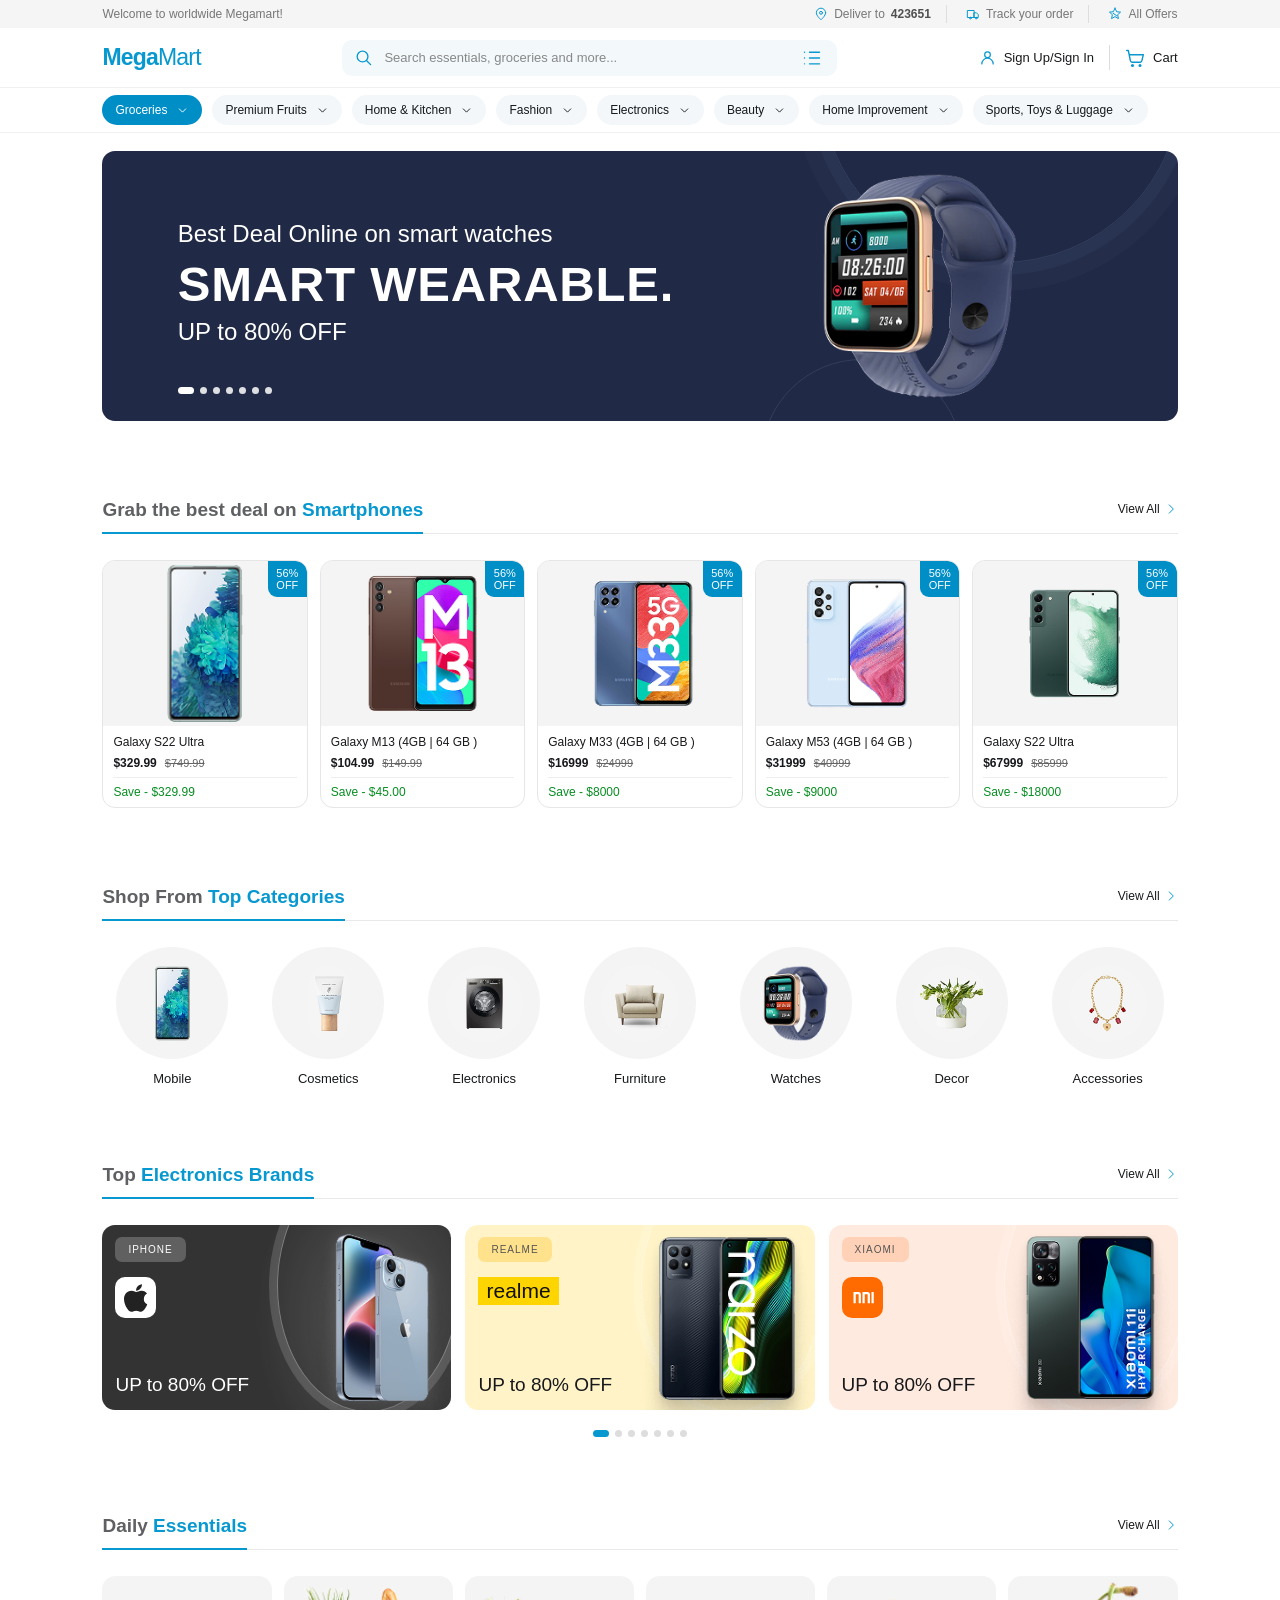
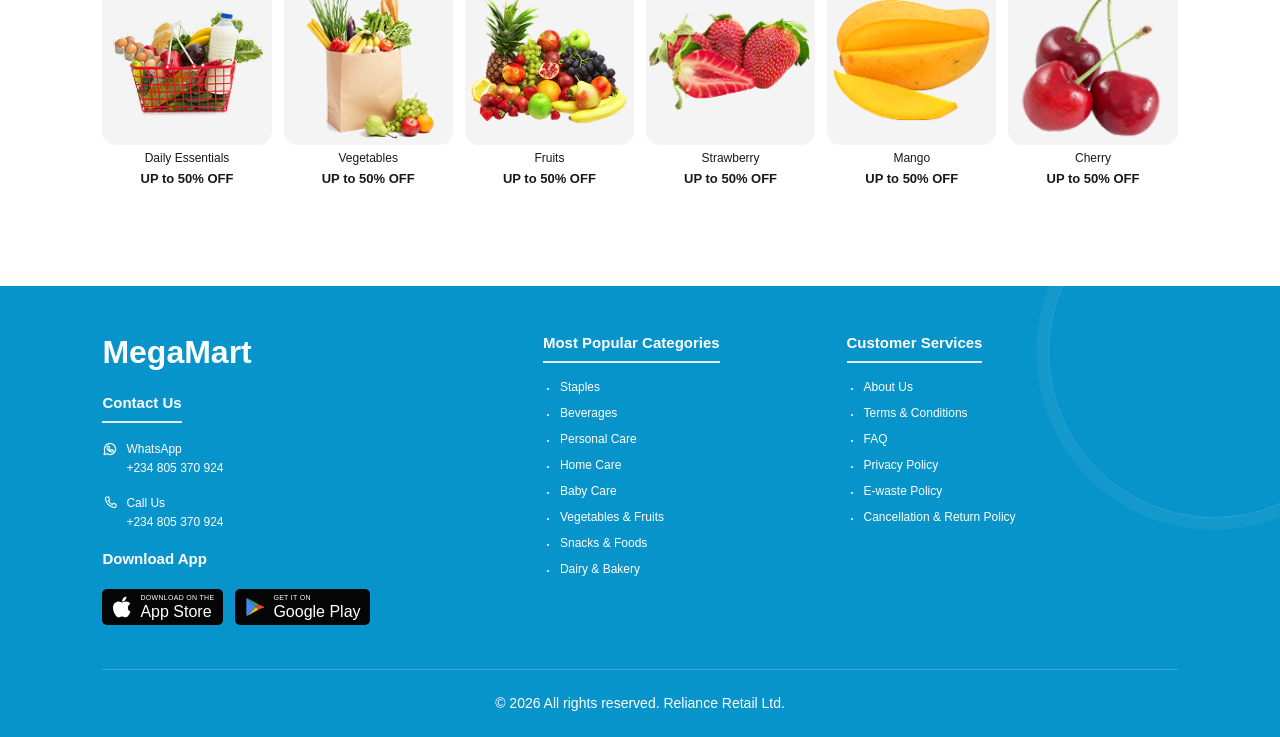
==== commit b9326a81: "second commit" ====
--- a/index.html
+++ b/index.html
@@ -418,10 +418,10 @@
         <h2>Contact Us</h2>
         <p><svg class="icon footer-contact__icon" aria-hidden="true">
             <use href="#icon-whatsapp" />
-          </svg> WhatsApp<br><a href="tel:+12029182132">+1 202-918-2132</a></p>
+          </svg> WhatsApp<br><a href="tel:+234805370924">+234 805 370 924</a></p>
         <p><svg class="icon footer-contact__icon" aria-hidden="true">
             <use href="#icon-phone" />
-          </svg> Call Us<br><a href="tel:+12029182132">+1 202-918-2132</a></p>
+          </svg> Call Us<br><a href="tel:+234805370924">+234 805 370 924</a></p>
         <h2 class="download-title">Download App</h2>
         <div class="app-badges">
           <a href="#app-store" class="app-badge"><svg class="icon app-badge__apple" aria-hidden="true">
@@ -457,7 +457,7 @@
         </ul>
       </div>
     </div>
-    <div class="page-width footer-bottom">© 2022 All rights reserved. Reliance Retail Ltd.</div>
+    <div class="page-width footer-bottom">© 2026 All rights reserved. Reliance Retail Ltd.</div>
   </footer>
   <div class="toast" role="status" aria-live="polite"></div>
 </body>
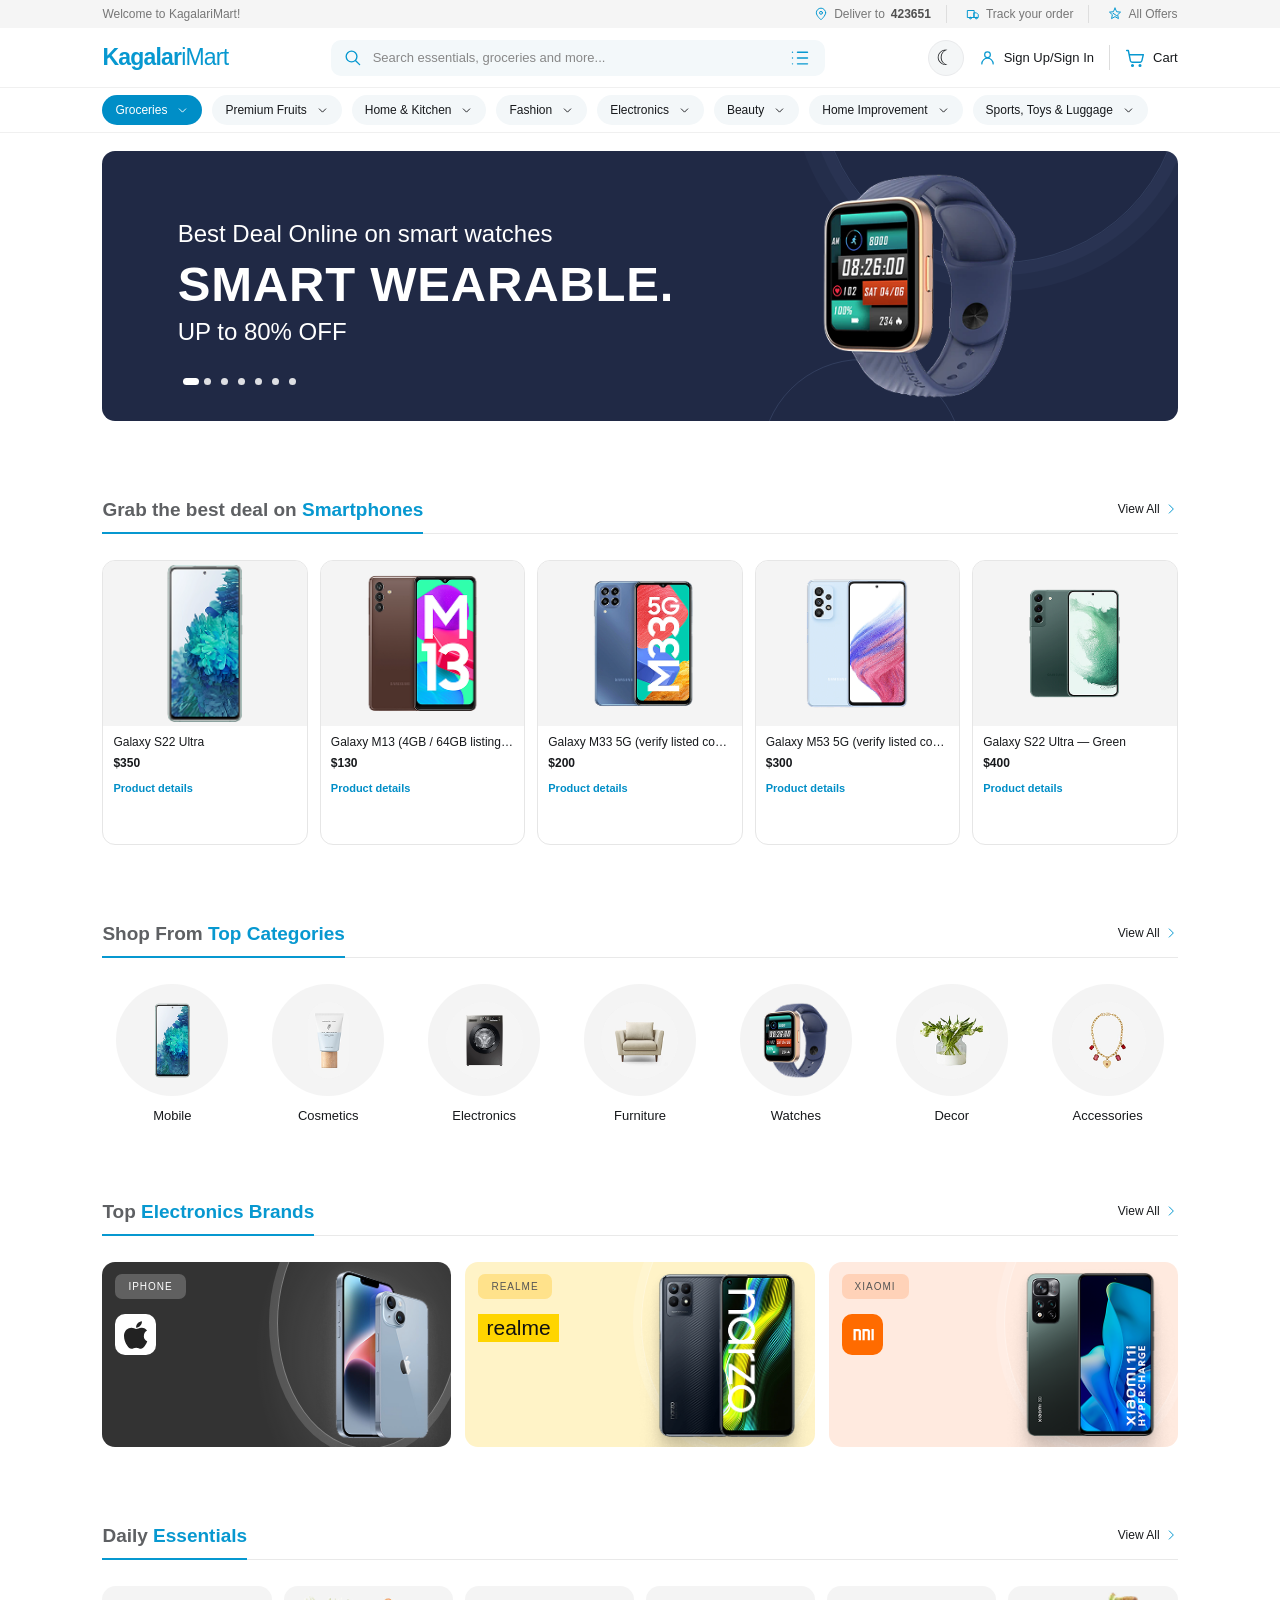
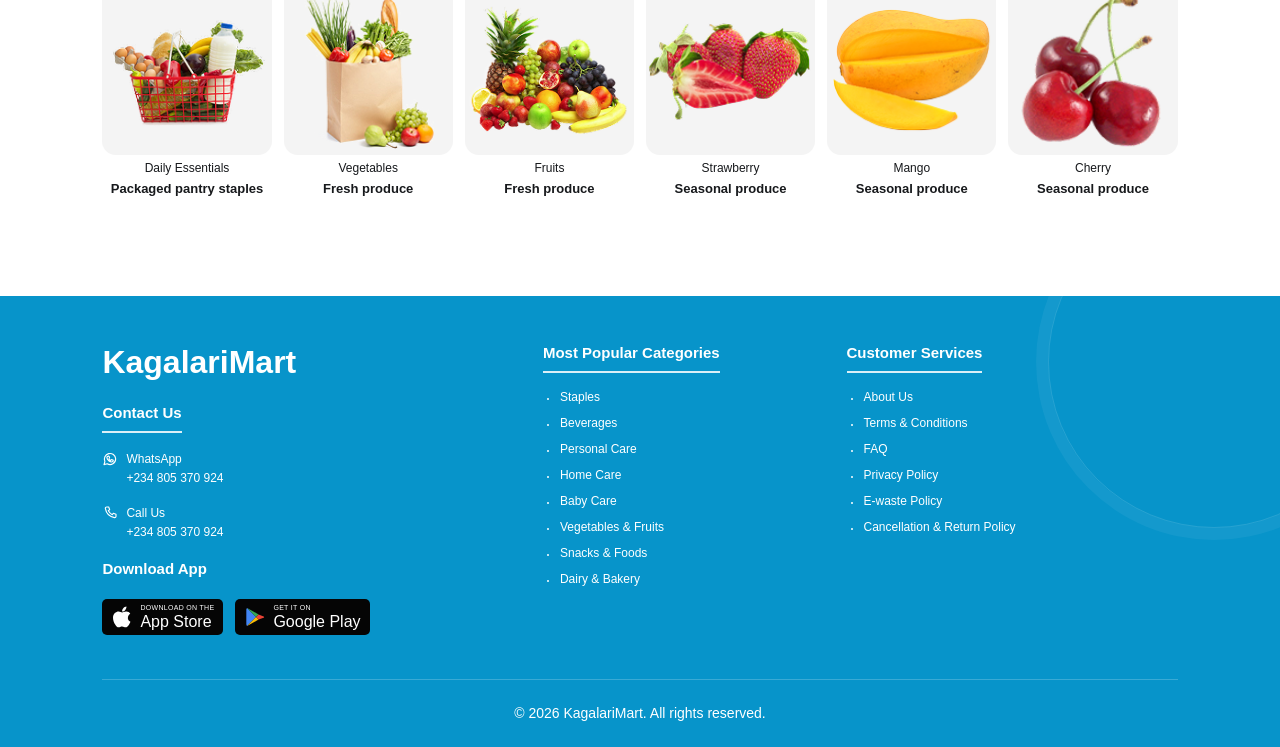
==== commit dccbab32: "third commit" ====
--- a/index.html
+++ b/index.html
@@ -1,4 +1,5 @@
 <!doctype html>
+<!-- Main storefront: home-page sections and shared dialogs are populated from the catalog scripts. -->
 <html lang="en">
 
 <head>
@@ -6,11 +7,15 @@
   <meta name="viewport" content="width=device-width, initial-scale=1">
   <meta name="theme-color" content="#ffffff">
   <meta name="description"
-    content="Discover great deals on electronics, home essentials, groceries and more at MegaMart.">
-  <title>MegaMart | Great deals every day</title>
+    content="Discover great deals on electronics, home essentials, groceries and more at KagalariMart.">
+  <title>KagalariMart | Great deals every day</title>
+  <script src="assets/js/theme-toggle.js"></script>
   <link rel="stylesheet" href="assets/css/styles.css">
+  <link rel="stylesheet" href="assets/css/catalog-pages.css">
   <script src="assets/js/cart-store.js" defer></script>
+  <script src="assets/js/catalog-data.js" defer></script>
   <script src="assets/js/main.js" defer></script>
+  <script src="assets/js/catalog-pages.js" defer></script>
 </head>
 
 <body>
@@ -85,7 +90,7 @@
   </svg>
   <div class="announcement">
     <div class="page-width announcement__inner">
-      <span>Welcome to worldwide Megamart!</span>
+      <span>Welcome to KagalariMart!</span>
       <div class="announcement__links">
         <a href="#delivery"><svg class="icon utility-icon" aria-hidden="true">
             <use href="#icon-location" />
@@ -100,6 +105,7 @@
     </div>
   </div>
 
+  <!-- Store navigation, search, account, and cart controls. -->
   <header class="site-header">
     <div class="page-width header-main">
       <button class="menu-toggle icon-button" type="button" aria-label="Toggle category navigation"
@@ -108,7 +114,7 @@
           <use href="#icon-menu" />
         </svg>
       </button>
-      <a class="wordmark" href="#" aria-label="MegaMart home">Mega<span>Mart</span></a>
+      <a class="wordmark" href="#" aria-label="KagalariMart home">Kagalar<span>iMart</span></a>
 
       <form class="search" role="search">
         <label class="sr-only" for="site-search">Search products</label>
@@ -122,6 +128,9 @@
       </form>
 
       <nav class="account-nav" aria-label="Account and cart">
+        <button class="theme-toggle icon-button" type="button" data-theme-toggle aria-pressed="false" aria-label="Switch to dark mode" title="Switch to dark mode">
+          <span data-theme-icon aria-hidden="true">☾</span>
+        </button>
         <a href="#account"><svg class="icon nav-icon" aria-hidden="true">
             <use href="#icon-user" />
           </svg><span>Sign Up/Sign In</span></a>
@@ -168,8 +177,11 @@
     </nav>
   </header>
 
+  <!-- Storefront content follows the order of the landing-page design. -->
   <main class="page-width">
+    <!-- The carousel slide content and image are updated by main.js. -->
     <section class="hero" id="offers" role="region" aria-roledescription="carousel" aria-label="Featured offers">
+      <a class="hero__destination" href="category-products.html?category=watches" aria-label="View smart wearable offer"></a>
       <div class="hero__copy" aria-live="polite" aria-atomic="true">
         <p class="hero__eyebrow">Best Deal Online on smart watches</p>
         <h1>SMART WEARABLE.</h1>
@@ -198,86 +210,82 @@
         </svg></button>
     </section>
 
+    <!-- Product cards use catalog IDs for detail views and cart operations. -->
     <section class="content-section" id="phones">
       <div class="section-heading">
         <h2>Grab the best deal on <span>Smartphones</span></h2>
-        <a href="#phones">View All <svg class="icon" aria-hidden="true">
+        <a href="smartphones.html">View All <svg class="icon" aria-hidden="true">
             <use href="#icon-chevron-right" />
           </svg></a>
       </div>
       <div class="product-grid">
-        <article class="product-card" data-product-id="galaxy-s22-ultra" data-price="32999"
+        <article class="product-card" data-product-id="galaxy-s22-ultra" data-price="350"
           data-image="images/galaxy-s22-ultra.webp.png" data-search="galaxy s22 ultra smartphone samsung">
-          <span class="discount-badge">56%<br>OFF</span>
           <div class="image-slot product-card__image" data-src="images/galaxy-s22-ultra.webp.png"
             data-image-ready="true" role="img" aria-label="Galaxy S22 Ultra">
             <span class="image-slot__label">Product image<br><small>galaxy-s22-ultra.webp</small></span>
           </div>
           <div class="product-card__details">
             <h3>Galaxy S22 Ultra</h3>
-            <p class="price"><strong>$329.99</strong><del>$749.99</del></p>
-            <p class="saving">Save - $329.99</p>
-          </div>
+            <p class="price"><strong>$350</strong></p>
+          </div>
+          <a class="product-details" href="product-detail.html?id=galaxy-s22-ultra" data-catalog-item="galaxy-s22-ultra">Product details</a>
           <button class="quick-add" type="button" data-product="Galaxy S22 Ultra"
             aria-label="Add Galaxy S22 Ultra to cart">Add to cart</button>
         </article>
-        <article class="product-card product-card--featured" data-product-id="galaxy-m13" data-price="10499"
+        <article class="product-card product-card--featured" data-product-id="galaxy-m13" data-price="130"
           data-image="images/galaxy-m13.webp.png" data-search="galaxy m13 smartphone samsung">
-          <span class="discount-badge">56%<br>OFF</span>
           <div class="image-slot product-card__image" data-src="images/galaxy-m13.webp.png" data-image-ready="true"
             role="img" aria-label="Galaxy M13">
             <span class="image-slot__label">Product image<br><small>galaxy-m13.webp</small></span>
           </div>
           <div class="product-card__details">
-            <h3>Galaxy M13 (4GB | 64 GB )</h3>
-            <p class="price"><strong>$104.99</strong><del>$149.99</del></p>
-            <p class="saving">Save - $45.00</p>
-          </div>
+            <h3>Galaxy M13 (4GB / 64GB listing; variant unverified)</h3>
+            <p class="price"><strong>$130</strong></p>
+          </div>
+          <a class="product-details" href="product-detail.html?id=galaxy-m13" data-catalog-item="galaxy-m13">Product details</a>
           <button class="quick-add" type="button" data-product="Galaxy M13" aria-label="Add Galaxy M13 to cart">Add to
             cart</button>
         </article>
-        <article class="product-card" data-product-id="galaxy-m33" data-price="16999"
+        <article class="product-card" data-product-id="galaxy-m33" data-price="200"
           data-image="images/galaxy-m33.webp.png" data-search="galaxy m33 smartphone samsung">
-          <span class="discount-badge">56%<br>OFF</span>
           <div class="image-slot product-card__image" data-src="images/galaxy-m33.webp.png" data-image-ready="true"
             role="img" aria-label="Galaxy M33">
             <span class="image-slot__label">Product image<br><small>galaxy-m33.webp</small></span>
           </div>
           <div class="product-card__details">
-            <h3>Galaxy M33 (4GB | 64 GB )</h3>
-            <p class="price"><strong>$16999</strong><del>$24999</del></p>
-            <p class="saving">Save - $8000</p>
-          </div>
+            <h3>Galaxy M33 5G (verify listed configuration)</h3>
+            <p class="price"><strong>$200</strong></p>
+          </div>
+          <a class="product-details" href="product-detail.html?id=galaxy-m33" data-catalog-item="galaxy-m33">Product details</a>
           <button class="quick-add" type="button" data-product="Galaxy M33" aria-label="Add Galaxy M33 to cart">Add to
             cart</button>
         </article>
-        <article class="product-card" data-product-id="galaxy-m53" data-price="31999"
+        <article class="product-card" data-product-id="galaxy-m53" data-price="300"
           data-image="images/galaxy-m53.webp.png" data-search="galaxy m53 smartphone samsung">
-          <span class="discount-badge">56%<br>OFF</span>
           <div class="image-slot product-card__image" data-src="images/galaxy-m53.webp.png" data-image-ready="true"
             role="img" aria-label="Galaxy M53">
             <span class="image-slot__label">Product image<br><small>galaxy-m53.webp</small></span>
           </div>
           <div class="product-card__details">
-            <h3>Galaxy M53 (4GB | 64 GB )</h3>
-            <p class="price"><strong>$31999</strong><del>$40999</del></p>
-            <p class="saving">Save - $9000</p>
-          </div>
+            <h3>Galaxy M53 5G (verify listed configuration)</h3>
+            <p class="price"><strong>$300</strong></p>
+          </div>
+          <a class="product-details" href="product-detail.html?id=galaxy-m53" data-catalog-item="galaxy-m53">Product details</a>
           <button class="quick-add" type="button" data-product="Galaxy M53" aria-label="Add Galaxy M53 to cart">Add to
             cart</button>
         </article>
-        <article class="product-card" data-product-id="galaxy-s22-green" data-price="67999"
+        <article class="product-card" data-product-id="galaxy-s22-ultra-green" data-price="400"
           data-image="images/galaxy-s22-green.webp.png" data-search="galaxy s22 ultra smartphone samsung">
-          <span class="discount-badge">56%<br>OFF</span>
           <div class="image-slot product-card__image" data-src="images/galaxy-s22-green.webp.png"
             data-image-ready="true" role="img" aria-label="Green Galaxy S22 Ultra">
             <span class="image-slot__label">Product image<br><small>galaxy-s22-green.webp</small></span>
           </div>
           <div class="product-card__details">
-            <h3>Galaxy S22 Ultra</h3>
-            <p class="price"><strong>$67999</strong><del>$85999</del></p>
-            <p class="saving">Save - $18000</p>
-          </div>
+            <h3>Galaxy S22 Ultra — Green</h3>
+            <p class="price"><strong>$400</strong></p>
+          </div>
+          <a class="product-details" href="product-detail.html?id=galaxy-s22-ultra-green" data-catalog-item="galaxy-s22-ultra-green">Product details</a>
           <button class="quick-add" type="button" data-product="Galaxy S22 Ultra Green"
             aria-label="Add Galaxy S22 Ultra to cart">Add to cart</button>
         </article>
@@ -285,45 +293,46 @@
       <p class="empty-search" hidden>No matching products found. Try another search.</p>
     </section>
 
+    <!-- Each category tile links to its category-specific product listing. -->
     <section class="content-section categories-section" id="categories">
       <div class="section-heading">
         <h2>Shop From <span>Top Categories</span></h2>
-        <a href="#categories">View All <svg class="icon" aria-hidden="true">
+        <a href="top-categories.html">View All <svg class="icon" aria-hidden="true">
             <use href="#icon-chevron-right" />
           </svg></a>
       </div>
       <div class="category-grid">
-        <a class="category-item category-item--selected" href="#phones">
+        <a class="category-item category-item--selected" href="category-products.html?category=mobile">
           <span class="image-slot category-item__image" data-src="images/mobile.png" data-image-ready="true" role="img"
             aria-label="Mobile category"><span class="image-slot__label">Mobile</span></span>
           <span>Mobile</span>
         </a>
-        <a class="category-item" href="#essentials">
+        <a class="category-item" href="category-products.html?category=cosmetics">
           <span class="image-slot category-item__image" data-src="images/cosmetics.png" data-image-ready="true"
             role="img" aria-label="Cosmetics category"><span class="image-slot__label">Cosmetics</span></span>
           <span>Cosmetics</span>
         </a>
-        <a class="category-item" href="#phones">
+        <a class="category-item" href="category-products.html?category=electronics">
           <span class="image-slot category-item__image" data-src="images/electronics.png" data-image-ready="true"
             role="img" aria-label="Electronics category"><span class="image-slot__label">Electronics</span></span>
           <span>Electronics</span>
         </a>
-        <a class="category-item" href="#brands">
+        <a class="category-item" href="category-products.html?category=furniture">
           <span class="image-slot category-item__image" data-src="images/furniture.png" data-image-ready="true"
             role="img" aria-label="Furniture category"><span class="image-slot__label">Furniture</span></span>
           <span>Furniture</span>
         </a>
-        <a class="category-item" href="#offers">
+        <a class="category-item" href="category-products.html?category=watches">
           <span class="image-slot category-item__image" data-src="images/watches.png" data-image-ready="true" role="img"
             aria-label="Watches category"><span class="image-slot__label">Watches</span></span>
           <span>Watches</span>
         </a>
-        <a class="category-item" href="#essentials">
+        <a class="category-item" href="category-products.html?category=decor">
           <span class="image-slot category-item__image" data-src="images/decor.png" data-image-ready="true" role="img"
             aria-label="Decor category"><span class="image-slot__label">Decor</span></span>
           <span>Decor</span>
         </a>
-        <a class="category-item" href="#essentials">
+        <a class="category-item" href="category-products.html?category=accessories">
           <span class="image-slot category-item__image" data-src="images/accessories.png" data-image-ready="true"
             role="img" aria-label="Accessories category"><span class="image-slot__label">Accessories</span></span>
           <span>Accessories</span>
@@ -331,94 +340,109 @@
       </div>
     </section>
 
+    <!-- Brand offers link to the corresponding products in the catalog. -->
     <section class="content-section brands-section" id="brands">
       <div class="section-heading">
         <h2>Top <span>Electronics Brands</span></h2>
-        <a href="#brands">View All <svg class="icon" aria-hidden="true">
+        <a href="electronics-brands.html">View All <svg class="icon" aria-hidden="true">
             <use href="#icon-chevron-right" />
           </svg></a>
       </div>
       <div class="brand-grid">
-        <a class="brand-card brand-card--dark" href="#phones" aria-label="iPhone offers up to 80 percent off">
+        <a class="brand-card brand-card--dark" href="product-detail.html?id=iphone-15" data-catalog-item="iphone-15" aria-label="View iPhone 15">
           <span class="brand-card__name iphone">IPHONE</span><span class="brand-card__logo brand-card__logo--apple"
             aria-hidden="true"><svg class="icon">
               <use href="#icon-apple" />
             </svg></span>
-          <span class="brand-card__offer">UP to 80% OFF</span>
+          <!-- <span class="brand-card__offer">Explore iPhone products</span> -->
           <span class="image-slot brand-card__image" data-src="images/phone%20image%201.png" data-image-ready="true"
             role="img" aria-label="iPhone promotion"><span class="image-slot__label">Phone image</span></span>
         </a>
-        <a class="brand-card brand-card--yellow" href="#phones" aria-label="Realme offers up to 80 percent off">
+        <a class="brand-card brand-card--yellow" href="product-detail.html?id=realme-gt-6" data-catalog-item="realme-gt-6" aria-label="View realme GT 6">
           <span class="brand-card__name">REALME</span><span class="brand-card__logo">realme</span>
-          <span class="brand-card__offer">UP to 80% OFF</span>
+          <!-- <span class="brand-card__offer">Explore realme products</span> -->
           <span class="image-slot brand-card__image one" data-src="images/phone%20image%202.png" data-image-ready="true"
             role="img" aria-label="Realme promotion"><span class="image-slot__label">Phone image</span></span>
         </a>
-        <a class="brand-card brand-card--peach" href="#phones" aria-label="Xiaomi offers up to 80 percent off">
+        <a class="brand-card brand-card--peach" href="product-detail.html?id=xiaomi-14" data-catalog-item="xiaomi-14" aria-label="View Xiaomi 14">
           <span class="brand-card__name">XIAOMI</span><span class="brand-card__logo brand-card__logo--xiaomi"
             aria-hidden="true"><svg class="icon">
               <use href="#icon-xiaomi" />
             </svg></span>
-          <span class="brand-card__offer">UP to 80% OFF</span>
+          <!-- <span class="brand-card__offer">Explore Xiaomi products</span> -->
           <span class="image-slot brand-card__image one" data-src="images/phone%20image%203.png" data-image-ready="true"
             role="img" aria-label="Xiaomi promotion"><span class="image-slot__label">Phone image</span></span>
         </a>
       </div>
-      <div class="carousel-dots" aria-hidden="true"><span
-          class="is-active"></span><span></span><span></span><span></span><span></span><span></span><span></span></div>
+      <!-- <div class="carousel-dots" aria-hidden="true"><span
+          class="is-active"></span><span></span><span></span><span></span><span></span><span></span><span></span></div> -->
     </section>
 
     <section class="content-section essentials-section" id="essentials">
       <div class="section-heading">
         <h2>Daily <span>Essentials</span></h2>
-        <a href="#essentials">View All <svg class="icon" aria-hidden="true">
+        <a href="daily-essentials.html">View All <svg class="icon" aria-hidden="true">
             <use href="#icon-chevron-right" />
           </svg></a>
       </div>
       <div class="essentials-grid">
-        <a class="essential-item essential-item--selected" href="#essentials">
+        <a class="essential-item essential-item--selected" href="product-detail.html?id=daily-staples" data-catalog-item="daily-staples">
           <span class="image-slot essential-item__image" data-src="images/daily%20essentials.png"
             data-image-ready="true" role="img" aria-label="Daily essentials"><span class="image-slot__label">Daily
               essentials</span></span>
-          <span>Daily Essentials</span><strong>UP to 50% OFF</strong>
-        </a>
-        <a class="essential-item" href="#essentials">
+          <span>Daily Essentials</span><strong>Packaged pantry staples</strong>
+        </a>
+        <a class="essential-item" href="product-detail.html?id=daily-vegetables" data-catalog-item="daily-vegetables">
           <span class="image-slot essential-item__image" data-src="images/vegetables.png" data-image-ready="true"
             role="img" aria-label="Vegetables"><span class="image-slot__label">Vegetables</span></span>
-          <span>Vegetables</span><strong>UP to 50% OFF</strong>
-        </a>
-        <a class="essential-item" href="#essentials">
+          <span>Vegetables</span><strong>Fresh produce</strong>
+        </a>
+        <a class="essential-item" href="product-detail.html?id=daily-fruits" data-catalog-item="daily-fruits">
           <span class="image-slot essential-item__image" data-src="images/fruits.png" data-image-ready="true" role="img"
             aria-label="Fruits"><span class="image-slot__label">Fruits</span></span>
-          <span>Fruits</span><strong>UP to 50% OFF</strong>
-        </a>
-        <a class="essential-item" href="#essentials">
+          <span>Fruits</span><strong>Fresh produce</strong>
+        </a>
+        <a class="essential-item" href="product-detail.html?id=daily-strawberries" data-catalog-item="daily-strawberries">
           <span class="image-slot essential-item__image" data-src="images/strawberry.png" data-image-ready="true"
             role="img" aria-label="Strawberries"><span class="image-slot__label">Strawberry</span></span>
-          <span>Strawberry</span><strong>UP to 50% OFF</strong>
-        </a>
-        <a class="essential-item" href="#essentials">
+          <span>Strawberry</span><strong>Seasonal produce</strong>
+        </a>
+        <a class="essential-item" href="product-detail.html?id=daily-mango" data-catalog-item="daily-mango">
           <span class="image-slot essential-item__image" data-src="images/mango.png" data-image-ready="true" role="img"
             aria-label="Mango"><span class="image-slot__label">Mango</span></span>
-          <span>Mango</span><strong>UP to 50% OFF</strong>
-        </a>
-        <a class="essential-item" href="#essentials">
+          <span>Mango</span><strong>Seasonal produce</strong>
+        </a>
+        <a class="essential-item" href="product-detail.html?id=daily-cherries" data-catalog-item="daily-cherries">
           <span class="image-slot essential-item__image" data-src="images/cherry.png" data-image-ready="true" role="img"
             aria-label="Cherries"><span class="image-slot__label">Cherry</span></span>
-          <span>Cherry</span><strong>UP to 50% OFF</strong>
+          <span>Cherry</span><strong>Seasonal produce</strong>
         </a>
       </div>
     </section>
   </main>
 
+  <dialog class="product-dialog" aria-labelledby="product-dialog-title">
+    <button class="product-dialog__close" type="button" aria-label="Close product details">×</button>
+    <div class="product-dialog__image"></div>
+    <div class="product-dialog__content">
+      <p class="product-dialog__brand"></p>
+      <h2 class="product-dialog__title" id="product-dialog-title"></h2>
+      <p class="product-dialog__description"></p>
+      <ul class="product-dialog__specs"></ul>
+      <p class="product-dialog__price"></p>
+      <a class="product-dialog__source" target="_blank" rel="noopener noreferrer">Manufacturer or reference source</a>
+      <button class="catalog-button catalog-button--primary" type="button" data-dialog-add>Add to cart</button>
+    </div>
+  </dialog>
+
   <footer class="site-footer">
     <div class="page-width footer-content">
-      <div class="footer-contact">
-        <a class="footer-wordmark" href="#">MegaMart</a>
+      <div class="footer-contact" id="contact">
+        <a class="footer-wordmark" href="#">KagalariMart</a>
         <h2>Contact Us</h2>
         <p><svg class="icon footer-contact__icon" aria-hidden="true">
             <use href="#icon-whatsapp" />
-          </svg> WhatsApp<br><a href="tel:+234805370924">+234 805 370 924</a></p>
+          </svg> WhatsApp<br><a href="https://wa.me/message/PLWWLLLP47IZL1">+234 805 370 924</a></p>
         <p><svg class="icon footer-contact__icon" aria-hidden="true">
             <use href="#icon-phone" />
           </svg> Call Us<br><a href="tel:+234805370924">+234 805 370 924</a></p>
@@ -448,18 +472,19 @@
       <div class="footer-links">
         <h2>Customer Services</h2>
         <ul>
-          <li><a href="#about">About Us</a></li>
-          <li><a href="#terms">Terms &amp; Conditions</a></li>
-          <li><a href="#faq">FAQ</a></li>
-          <li><a href="#privacy">Privacy Policy</a></li>
-          <li><a href="#ewaste">E-waste Policy</a></li>
-          <li><a href="#returns">Cancellation &amp; Return Policy</a></li>
+          <li><a href="customer-service.html#about">About Us</a></li>
+          <li><a href="customer-service.html#terms">Terms &amp; Conditions</a></li>
+          <li><a href="customer-service.html#faq">FAQ</a></li>
+          <li><a href="customer-service.html#privacy">Privacy Policy</a></li>
+          <li><a href="customer-service.html#ewaste">E-waste Policy</a></li>
+          <li><a href="customer-service.html#returns">Cancellation &amp; Return Policy</a></li>
         </ul>
       </div>
     </div>
-    <div class="page-width footer-bottom">© 2026 All rights reserved. Reliance Retail Ltd.</div>
+    <div class="page-width footer-bottom">© 2026 KagalariMart. All rights reserved.</div>
   </footer>
   <div class="toast" role="status" aria-live="polite"></div>
+  <script src="assets/js/page-controls.js"></script>
 </body>
 
 </html>
--- a/assets/css/styles.css
+++ b/assets/css/styles.css
@@ -1,3 +1,5 @@
+/* Shared storefront and checkout styles, including responsive layout rules. */
+/* Shared tokens and global document defaults. */
 :root {
   color-scheme: light;
   --blue: #0798d0;
@@ -69,6 +71,27 @@
   stroke-linejoin: round;
 }
 
+.theme-toggle {
+  width: 36px;
+  height: 36px;
+  display: inline-grid;
+  flex: 0 0 auto;
+  place-items: center;
+  padding: 0;
+  border: 1px solid var(--line);
+  border-radius: 50%;
+  color: var(--ink);
+  background: var(--soft);
+  cursor: pointer;
+  font-size: 21px;
+  line-height: 1;
+}
+
+.theme-toggle:hover {
+  border-color: var(--blue);
+  color: var(--blue-dark);
+}
+
 .sr-only {
   position: absolute;
   width: 1px;
@@ -86,6 +109,7 @@
   outline-offset: 3px;
 }
 
+/* Announcement strip and primary navigation. */
 .announcement {
   height: 28px;
   color: #777;
@@ -307,6 +331,7 @@
   background: var(--blue-dark);
 }
 
+/* Hero carousel: copy, image slot, navigation arrows, and transition states. */
 .hero {
   position: relative;
   height: clamp(200px, 22vw, 270px);
@@ -345,6 +370,17 @@
   bottom: -140px;
 }
 
+.hero__destination {
+  position: absolute;
+  z-index: 0;
+  inset: 0;
+}
+
+.hero__destination:focus-visible {
+  outline: 2px solid #fff;
+  outline-offset: -6px;
+}
+
 .hero__copy {
   position: relative;
   z-index: 1;
@@ -354,6 +390,7 @@
 .hero__copy,
 .hero__image {
   transition: opacity 220ms ease, transform 220ms cubic-bezier(.22, .72, .24, 1);
+  pointer-events: none;
 }
 
 .hero.is-transitioning-out .hero__copy,
@@ -408,27 +445,49 @@
 
 .hero__dots {
   position: absolute;
+  z-index: 5;
   left: 7%;
   bottom: 10%;
   display: flex;
   align-items: center;
-  gap: 6px;
+  gap: 2px;
 }
 
 .hero-dot {
+  width: 26px;
+  height: 26px;
+  display: grid;
+  flex: 0 0 26px;
+  place-items: center;
+  padding: 0;
+  border: 0;
+  border-radius: 50%;
+  background: transparent;
+  cursor: pointer;
+}
+
+.hero-dot + .hero-dot {
+  margin-inline-start: -11px;
+}
+
+.hero-dot::before {
   width: 7px;
   height: 7px;
-  padding: 0;
-  border: 0;
   border-radius: 10px;
   background: #fff;
   opacity: .85;
-  cursor: pointer;
-}
-
-.hero-dot.is-active {
+  content: "";
+  transition: width .2s ease, opacity .2s ease;
+}
+
+.hero-dot.is-active::before {
   width: 16px;
   opacity: 1;
+}
+
+.hero-dot:focus-visible {
+  outline: 2px solid #fff;
+  outline-offset: 1px;
 }
 
 .hero-arrow {
@@ -457,8 +516,6 @@
 }
 
 .hero:hover .hero-arrow,
-.hero:focus-within .hero-arrow,
-.hero:active .hero-arrow,
 .hero.is-arrow-visible .hero-arrow,
 .hero-arrow:hover {
   opacity: 1;
@@ -478,6 +535,7 @@
   right: 13px;
 }
 
+/* Reusable storefront product and category sections. */
 .content-section {
   margin-top: 78px;
 }
@@ -542,6 +600,7 @@
 .product-card {
   position: relative;
   min-width: 0;
+  padding-bottom: 42px;
   overflow: hidden;
   border: 1px solid #e6e6e6;
   border-radius: 13px;
@@ -650,13 +709,32 @@
   margin: 7px 0 0;
   padding-top: 7px;
   border-top: 1px solid #eee;
-  color: #078d21;
+  color: var(--muted);
+  font-size: 10px;
+}
+
+.product-details {
+  display: inline-block;
+  margin: 4px 10px 8px;
+  color: var(--blue-dark);
+  font-size: 11px;
+  font-weight: 600;
+}
+
+.product-details:hover {
+  text-decoration: underline;
+}
+
+.catalog-price-note {
+  margin: 18px 0 0;
+  color: var(--muted);
   font-size: 12px;
+  line-height: 1.55;
 }
 
 .quick-add {
   position: absolute;
-  inset: auto 8px 58px;
+  inset: auto 8px 8px;
   padding: 8px;
   transform: translateY(6px);
   border: 0;
@@ -1120,6 +1198,7 @@
   opacity: 1;
 }
 
+/* Main storefront responsive breakpoints. */
 @media (min-width: 1500px) {
   .page-width {
     width: min(1280px, calc(100% - 80px));
@@ -1151,6 +1230,20 @@
   .hero__image {
     right: 12%;
     width: 29%;
+  }
+
+  .hero__dots {
+    left: 50%;
+    bottom: 6%;
+    transform: translateX(-50%);
+  }
+
+  .hero-arrow--previous {
+    left: 8px;
+  }
+
+  .hero-arrow--next {
+    right: 8px;
   }
 
   .category-nav__inner {
@@ -1385,11 +1478,11 @@
   }
 
   .hero-arrow--previous {
-    left: -16px;
+    left: 8px;
   }
 
   .hero-arrow--next {
-    right: -16px;
+    right: 8px;
   }
 
   .content-section,
@@ -1428,6 +1521,7 @@
   }
 
   .product-card {
+    padding-bottom: 0;
     scroll-snap-align: start;
   }
 
@@ -1549,6 +1643,102 @@
   }
 }
 
+.page-control {
+  width: 48px;
+  height: 48px;
+  display: grid;
+  place-items: center;
+  padding: 0;
+  border: 1px solid transparent;
+  border-radius: 50%;
+  color: #fff;
+  background: var(--blue-dark);
+  cursor: pointer;
+  transition: background-color .2s ease, box-shadow .2s ease, opacity .2s ease, transform .2s ease;
+}
+
+.page-header-brand-group {
+  display: flex;
+  align-items: center;
+  gap: 10px;
+  min-width: 0;
+}
+
+.page-control--back {
+  width: 32px;
+  height: 32px;
+  flex: 0 0 auto;
+  color: var(--blue-dark);
+  background: transparent;
+}
+
+.page-control--back .page-control__icon {
+  width: 18px;
+  height: 18px;
+}
+
+.page-control:hover {
+  background: #0075a5;
+  box-shadow: 0 7px 22px rgb(0 0 0 / 28%);
+  transform: translateY(-2px);
+}
+
+.page-control--back:hover {
+  color: #fff;
+  box-shadow: none;
+}
+
+.page-control:focus-visible {
+  outline: 3px solid var(--ink);
+  outline-offset: 3px;
+}
+
+.page-control--top {
+  position: fixed;
+  z-index: 20;
+  right: max(22px, env(safe-area-inset-right));
+  bottom: max(22px, env(safe-area-inset-bottom));
+  border-color: rgb(255 255 255 / 35%);
+  box-shadow: 0 5px 18px rgb(0 0 0 / 22%);
+  opacity: 0;
+  pointer-events: none;
+  transform: translateY(14px) scale(.9);
+}
+
+.page-control--top.is-visible {
+  opacity: 1;
+  pointer-events: auto;
+  transform: translateY(0) scale(1);
+}
+
+.page-control__icon {
+  width: 22px;
+  height: 22px;
+  fill: none;
+  stroke: currentColor;
+  stroke-width: 2;
+  stroke-linecap: round;
+  stroke-linejoin: round;
+}
+
+@media (max-width: 480px) {
+  .page-control--top {
+    bottom: max(16px, env(safe-area-inset-bottom));
+    width: 44px;
+    height: 44px;
+  }
+
+  .page-control--back {
+    width: 30px;
+    height: 30px;
+  }
+
+  .page-control--top {
+    right: max(16px, env(safe-area-inset-right));
+  }
+}
+
+/* Cart and checkout presentation. */
 .checkout-page {
   min-height: 100vh;
   display: flex;
@@ -1571,6 +1761,13 @@
   display: flex;
   align-items: center;
   justify-content: space-between;
+}
+
+.checkout-header__actions,
+.catalog-header__actions {
+  display: flex;
+  align-items: center;
+  gap: 14px;
 }
 
 .checkout-header__cart {
@@ -1846,7 +2043,7 @@
 }
 
 .delivery-note,
-.demo-disclaimer {
+.checkout-notice {
   color: var(--muted);
   font-size: 12px;
   line-height: 1.55;
@@ -1948,6 +2145,7 @@
 }
 
 .form-field input,
+.form-field select,
 .form-field textarea {
   width: 100%;
   min-height: 42px;
@@ -1958,15 +2156,28 @@
   background: #fff;
 }
 
+.form-field select:disabled {
+  color: #78838a;
+  background: #f3f5f6;
+}
+
 .form-field textarea {
   min-height: 84px;
   resize: vertical;
 }
 
 .form-field input:focus,
+.form-field select:focus,
 .form-field textarea:focus {
   border-color: var(--blue);
   outline: 2px solid rgb(7 152 208 / 18%);
+}
+
+.location-status {
+  margin: -7px 0 0;
+  color: var(--muted);
+  font-size: 11px;
+  line-height: 1.5;
 }
 
 .form-field small {
@@ -2003,7 +2214,7 @@
   margin-top: 17px;
 }
 
-.demo-disclaimer {
+.checkout-notice {
   margin: 9px 0 0;
   text-align: center;
 }
@@ -2050,7 +2261,171 @@
   .checkout-header__inner {
     min-height: 62px;
   }
-
+}
+
+/* Dark palette overrides shared storefront and checkout surfaces. */
+html[data-theme="dark"] {
+  color-scheme: dark;
+  --blue: #45b8e4;
+  --blue-dark: #4ab9e5;
+  --ink: #edf2f5;
+  --muted: #aab6bd;
+  --line: #35444d;
+  --soft: #222f38;
+}
+
+html[data-theme="dark"] body {
+  color: var(--ink);
+  background: #11191f;
+}
+
+html[data-theme="dark"] .announcement {
+  color: #c0cbd1;
+  background: #1b262e;
+}
+
+html[data-theme="dark"] .site-header,
+html[data-theme="dark"] .checkout-header,
+html[data-theme="dark"] .catalog-header,
+html[data-theme="dark"] .catalog-footer {
+  background: #18232b;
+}
+
+html[data-theme="dark"] .search,
+html[data-theme="dark"] .category-pill,
+html[data-theme="dark"] .product-card,
+html[data-theme="dark"] .category-item__image,
+html[data-theme="dark"] .essential-item__image,
+html[data-theme="dark"] .checkout-panel,
+html[data-theme="dark"] .product-detail,
+html[data-theme="dark"] .catalog-card,
+html[data-theme="dark"] .product-detail-not-found,
+html[data-theme="dark"] .product-dialog {
+  color: var(--ink);
+  border-color: var(--line);
+  background-color: #1b2831;
+}
+
+html[data-theme="dark"] .search {
+  background: #24323b;
+}
+
+html[data-theme="dark"] .search input,
+html[data-theme="dark"] input,
+html[data-theme="dark"] textarea,
+html[data-theme="dark"] select {
+  color: var(--ink);
+}
+
+html[data-theme="dark"] input,
+html[data-theme="dark"] textarea,
+html[data-theme="dark"] select {
+  border-color: #465761;
+  background-color: #1b2831;
+}
+
+html[data-theme="dark"] input::placeholder,
+html[data-theme="dark"] .search input::placeholder {
+  color: #aab6bd;
+}
+
+html[data-theme="dark"] .category-nav,
+html[data-theme="dark"] .section-heading,
+html[data-theme="dark"] .saving,
+html[data-theme="dark"] .cart-line {
+  border-color: var(--line);
+}
+
+html[data-theme="dark"] .section-heading h2,
+html[data-theme="dark"] .price del,
+html[data-theme="dark"] .catalog-page-intro,
+html[data-theme="dark"] .catalog-card__description,
+html[data-theme="dark"] .product-detail-description,
+html[data-theme="dark"] .product-dialog__description,
+html[data-theme="dark"] .product-detail-specs,
+html[data-theme="dark"] .product-dialog__specs,
+html[data-theme="dark"] .catalog-card__specs,
+html[data-theme="dark"] .delivery-note,
+html[data-theme="dark"] .form-intro {
+  color: #c0cbd1;
+}
+
+html[data-theme="dark"] .catalog-card__image,
+html[data-theme="dark"] .product-detail__visual,
+html[data-theme="dark"] .product-dialog__image,
+html[data-theme="dark"] .cart-line__image {
+  color: #b7c3ca;
+  background: #25343e;
+}
+
+html[data-theme="dark"] .catalog-button--secondary {
+  border-color: #45606d;
+  color: #8bd5f2;
+  background: #1b2831;
+}
+
+html[data-theme="dark"] .catalog-button--secondary:hover {
+  background: #253944;
+}
+
+html[data-theme="dark"] .catalog-footer,
+html[data-theme="dark"] .catalog-breadcrumb {
+  color: #aab6bd;
+}
+
+html[data-theme="dark"] .theme-toggle {
+  border-color: #52636d;
+  color: #f5d477;
+  background: #24323b;
+}
+
+html[data-theme="dark"] .category-nav {
+  border-top-color: var(--line);
+  border-bottom-color: var(--line);
+}
+
+html[data-theme="dark"] .account-nav__divider {
+  border-color: #495963;
+}
+
+html[data-theme="dark"] .payment-note {
+  background: #22313a;
+}
+
+html[data-theme="dark"] .payment-note p,
+html[data-theme="dark"] .form-field small,
+html[data-theme="dark"] .location-status {
+  color: #c0cbd1;
+}
+
+html[data-theme="dark"] .form-field select {
+  border-color: #495963;
+  color: var(--ink);
+  background: #1b272e;
+}
+
+html[data-theme="dark"] .form-field select:disabled {
+  color: #9eacb4;
+  background: #24323b;
+}
+
+html[data-theme="dark"] .checkout-feedback {
+  border-color: #806b3c;
+  color: #f0d99b;
+  background: #352f20;
+}
+
+html[data-theme="dark"] .cart-error {
+  color: #ffaaaa;
+  background: #3a2225;
+}
+
+html[data-theme="dark"] .catalog-feedback {
+  color: #b8eac2;
+  background: #203728;
+}
+
+@media (max-width: 480px) {
   .checkout-main {
     padding-bottom: 34px;
   }
--- a/assets/css/catalog-pages.css
+++ b/assets/css/catalog-pages.css
@@ -0,0 +1,76 @@
+/* Shared layouts for catalog listings, product details, and the responsive product dialog. */
+.catalog-page { min-height: 100vh; display: flex; flex-direction: column; background: #f7f9fa; }
+.catalog-page [hidden], .product-dialog [hidden] { display: none !important; }
+.catalog-header { border-bottom: 1px solid var(--line); background: #fff; }
+.catalog-header__inner { min-height: 68px; display: flex; align-items: center; justify-content: space-between; }
+.catalog-cart { display: inline-flex; align-items: center; gap: 9px; color: var(--blue-dark); font-weight: 600; }
+.catalog-cart-count { min-width: 22px; min-height: 22px; display: inline-grid; place-items: center; padding: 0 5px; border-radius: 50%; color: #fff; background: var(--blue-dark); font-size: 12px; }
+.catalog-main { flex: 1; padding-bottom: 56px; }
+.catalog-breadcrumb { display: flex; gap: 9px; margin: 25px 0 14px; color: var(--muted); font-size: 13px; }
+.catalog-breadcrumb a:hover { color: var(--blue-dark); text-decoration: underline; }
+.catalog-page-title { margin: 0 0 9px; font-size: clamp(28px, 3vw, 36px); }
+.catalog-page-intro { max-width: 850px; margin: 0 0 13px; color: #555d61; font-size: 15px; line-height: 1.6; }
+.catalog-price-note { margin: 0 0 22px; color: var(--muted); font-size: 12px; line-height: 1.55; }
+.catalog-grid { display: grid; grid-template-columns: repeat(3, minmax(0, 1fr)); gap: 18px; }
+.catalog-card { min-width: 0; overflow: hidden; border: 1px solid var(--line); border-radius: 12px; background: #fff; box-shadow: 0 4px 18px rgb(18 41 55 / 4%); }
+.catalog-card__image { height: 190px; display: grid; place-items: center; overflow: hidden; color: #757d81; background: #f1f4f5; font-size: 13px; }
+.catalog-card__image img { width: 100%; height: 100%; object-fit: contain; }
+.catalog-card__details { padding: 17px; }
+.catalog-card__eyebrow, .product-detail-brand { margin: 0 0 7px; color: var(--blue-dark); font-size: 12px; font-weight: 600; }
+.catalog-card__details h2 { margin: 0 0 9px; font-size: 17px; line-height: 1.35; }
+.catalog-card__description { margin: 0 0 13px; color: #51595d; font-size: 13px; line-height: 1.55; }
+.catalog-card__specs, .product-detail-specs, .product-dialog__specs { display: grid; gap: 7px; margin: 0; padding-left: 19px; color: #454c50; font-size: 12px; line-height: 1.45; }
+.catalog-card__price, .product-detail-price { margin: 14px 0; font-size: 15px; font-weight: 700; }
+.catalog-card__actions { display: flex; flex-wrap: wrap; gap: 8px; margin-top: 15px; }
+.catalog-button { min-height: 40px; display: inline-flex; align-items: center; justify-content: center; padding: 9px 14px; border: 1px solid transparent; border-radius: 6px; font: inherit; font-size: 13px; font-weight: 600; cursor: pointer; }
+.catalog-button--primary { color: #fff; background: var(--blue-dark); }
+.catalog-button--primary:hover { background: #0075a5; }
+.catalog-button--secondary { border-color: #b7dce9; color: var(--blue-dark); background: #fff; }
+.catalog-button--secondary:hover { background: #eff9fc; }
+.catalog-feedback { margin: 10px 0; padding: 10px 12px; border-radius: 6px; color: #24552e; background: #eaf7ed; font-size: 13px; }
+.catalog-footer { padding: 18px 0; border-top: 1px solid var(--line); color: var(--muted); background: #fff; font-size: 12px; text-align: center; }
+.product-detail-not-found { margin: 20px 0; padding: 20px; border: 1px solid var(--line); border-radius: 10px; background: #fff; }
+.product-detail { display: grid; grid-template-columns: minmax(260px, .9fr) minmax(0, 1.1fr); gap: 34px; padding: 26px; border: 1px solid var(--line); border-radius: 12px; background: #fff; }
+.product-detail[hidden] { display: none; }
+.product-detail__visual { min-height: 300px; display: grid; place-items: center; overflow: hidden; border-radius: 9px; color: var(--muted); background: #f1f4f5; font-size: 13px; }
+.product-detail-image { width: 100%; height: 100%; max-height: 430px; object-fit: contain; }
+.product-detail-image-placeholder { padding: 20px; }
+.product-detail__content { align-self: center; }
+.product-detail-description { color: #51595d; font-size: 14px; line-height: 1.65; }
+.product-detail__content h2 { margin: 22px 0 12px; font-size: 18px; }
+.product-detail__content .product-detail-source { display: block; margin: 15px 0; color: var(--blue-dark); font-size: 13px; text-decoration: underline; }
+.product-dialog { position: fixed; width: min(760px, calc(100% - 48px)); max-width: none; max-height: min(84vh, 760px); padding: 0; overflow: auto; border: 0; border-radius: 14px; background: #fff; box-shadow: 0 20px 80px rgb(0 0 0 / 32%); }
+.product-dialog::backdrop { background: rgb(12 22 38 / 64%); backdrop-filter: blur(3px); }
+.product-dialog__close { position: sticky; z-index: 1; top: 12px; float: right; width: 38px; height: 38px; margin: 12px 12px -50px 0; border: 0; border-radius: 50%; color: #26343b; background: #fff; box-shadow: 0 2px 12px rgb(0 0 0 / 18%); font-size: 25px; cursor: pointer; }
+.product-dialog__image { min-height: 225px; display: grid; place-items: center; color: var(--muted); background: #f1f4f5; font-size: 13px; }
+.product-dialog__image img { max-width: 100%; max-height: 300px; object-fit: contain; }
+.product-dialog__content { padding: 24px; }
+.product-dialog__brand { margin: 0 0 7px; color: var(--blue-dark); font-size: 12px; font-weight: 600; }
+.product-dialog__title { margin: 0 0 10px; font-size: 23px; }
+.product-dialog__description { color: #51595d; font-size: 14px; line-height: 1.6; }
+.product-dialog__price { margin: 17px 0 10px; font-weight: 700; }
+.product-dialog__source { display: block; margin: 12px 0; color: var(--blue-dark); font-size: 13px; text-decoration: underline; }
+.product-dialog [data-dialog-add] { margin-top: 10px; }
+
+html[data-theme="dark"] .catalog-page { background: #11191f; }
+
+@media (max-width: 900px) {
+  .catalog-grid { grid-template-columns: repeat(2, minmax(0, 1fr)); gap: 14px; }
+  .catalog-card__image { height: 165px; }
+  .product-detail { gap: 22px; padding: 20px; }
+}
+
+@media (max-width: 620px) {
+  .catalog-main { width: calc(100% - 32px); padding-bottom: 34px; }
+  .catalog-header__inner { min-height: 60px; }
+  .catalog-grid { grid-template-columns: minmax(0, 1fr); }
+  .catalog-card { display: grid; grid-template-columns: 105px minmax(0, 1fr); }
+  .catalog-card__image { height: 100%; min-height: 150px; }
+  .catalog-card__details { padding: 13px; }
+  .catalog-card__details h2 { font-size: 15px; }
+  .catalog-card__description { font-size: 12px; }
+  .catalog-card__specs { font-size: 11px; }
+  .catalog-button { min-height: 36px; padding: 8px 10px; font-size: 12px; }
+  .product-detail { grid-template-columns: minmax(0, 1fr); gap: 17px; padding: 15px; }
+  .product-detail__visual { min-height: 220px; }
+}
